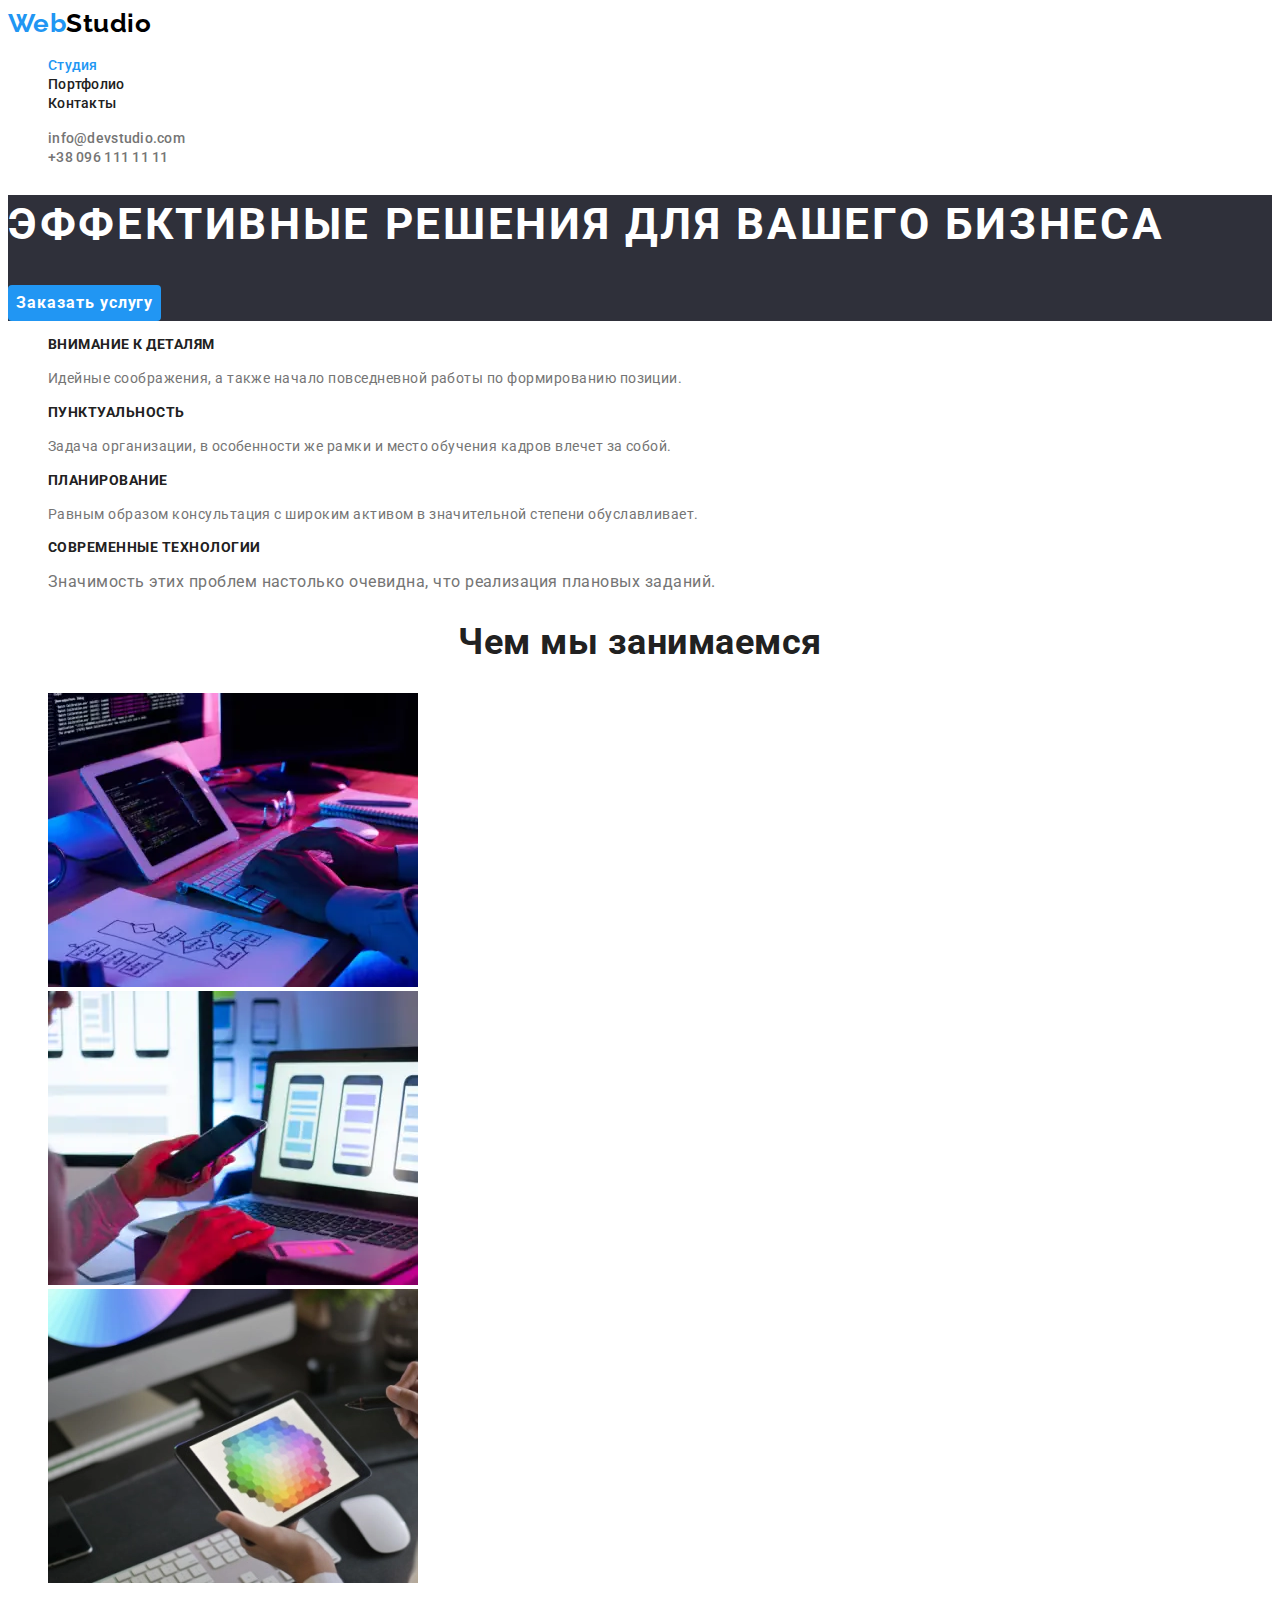
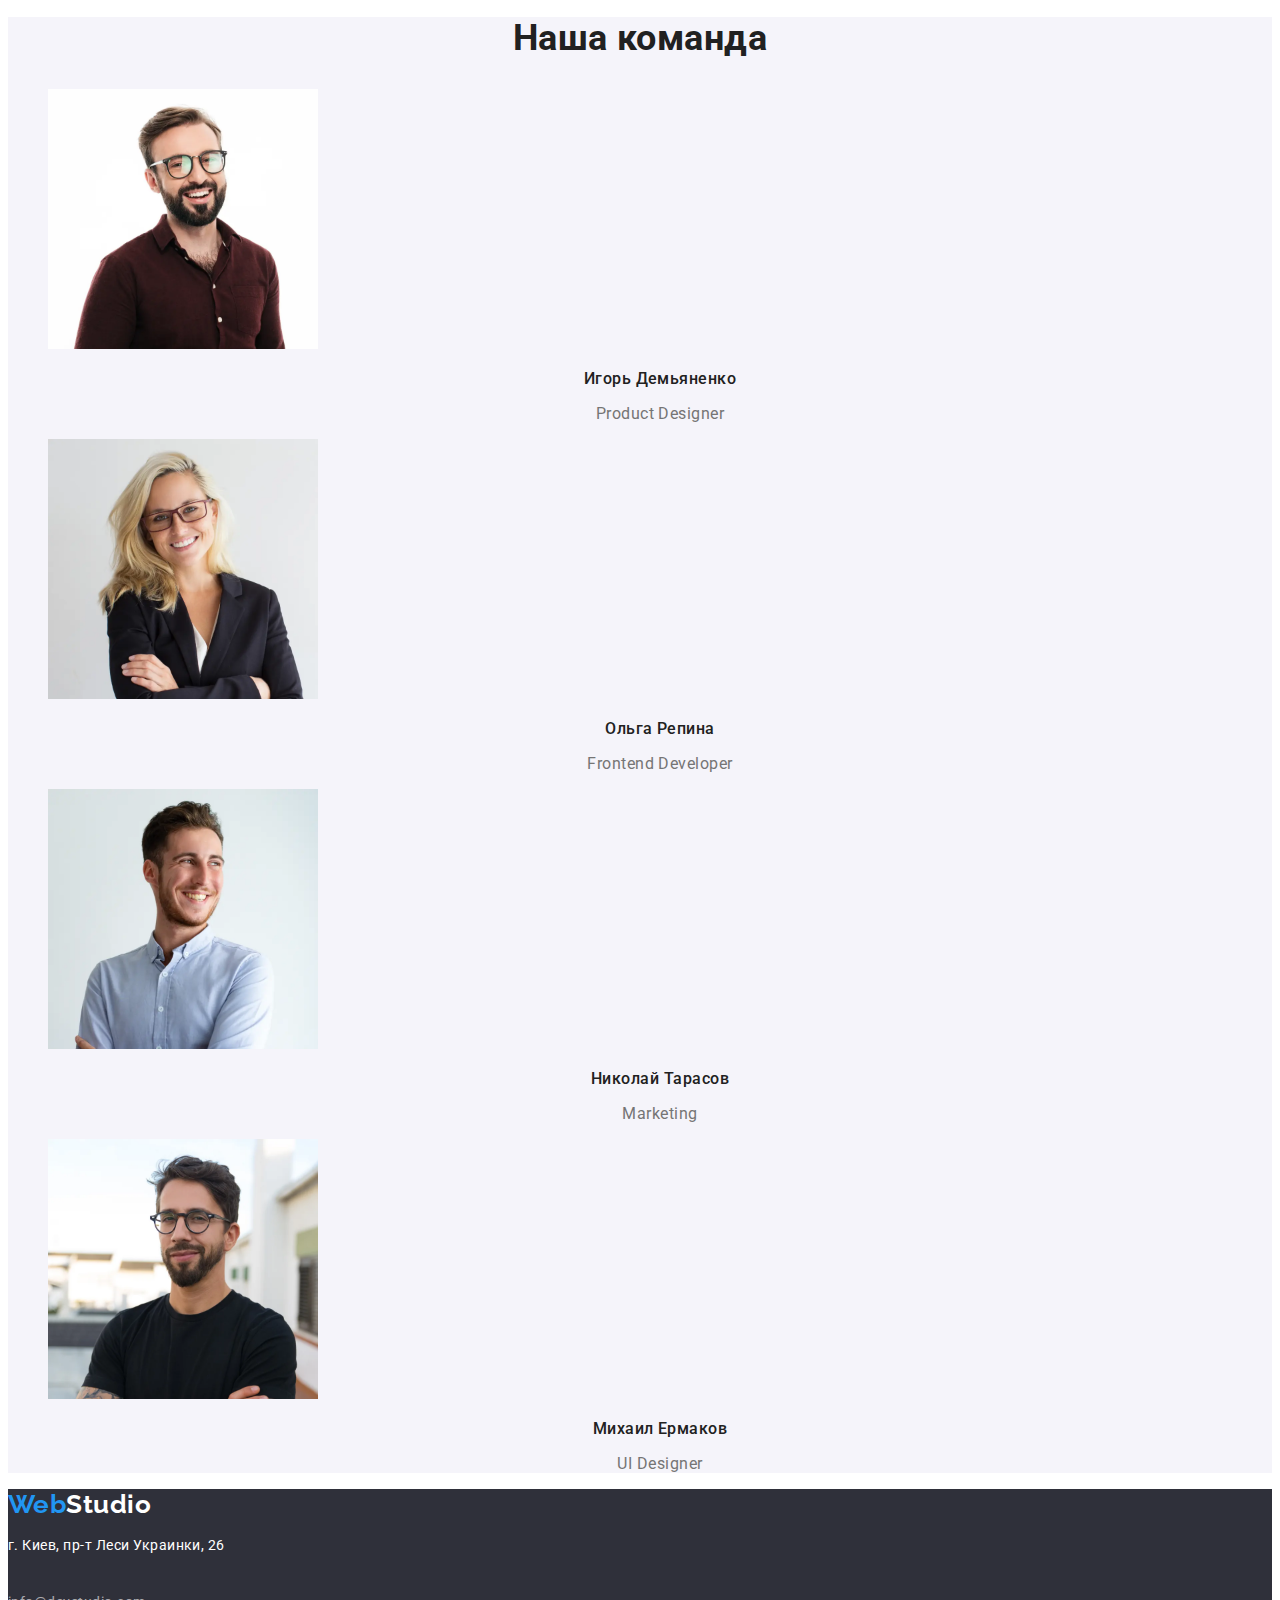
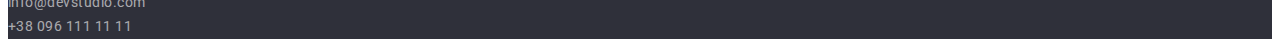
==== index.html @ 72f26833 "Add files via upload" ====
<!DOCTYPE html>
<html lang="ru">
  <head>
    <meta charset="UTF-8" />
    <meta http-equiv="X-UA-Compatible" content="IE=edge" />
    <meta name="viewport" content="width=device-width, initial-scale=1.0" />
    <title>Document</title>
    <link
      href="https://fonts.googleapis.com/css2?family=Raleway:wght@700&family=Roboto:wght@400;500;700;900&display=swap"
      rel="stylesheet"
    />
    <link rel="stylesheet" href="./css/styles.css" />
  </head>
  <body class="body">
    <!--Верхняя линия-->
    <header>
      <nav class="nav">
        <a class="logo" href=""><span class="accent">Web</span>Studio</a>
        <ul class="nav-list">
          <li class="nav-list-item">
            <a class="nav-link-active" href="./index.html">Студия</a>
          </li>
          <li class="nav-list-item">
            <a class="nav-link" href="./portfolio.html">Портфолио</a>
          </li>
          <li class="nav-list-item">
            <a class="nav-link" href="">Контакты</a>
          </li>
        </ul>
      </nav>
      <ul class="contact-list">
        <li class="item">
          <a href="" class="link email">info@devstudio.com</a>
        </li>
        <li class="item">
          <a href="" class="link phone">+38 096 111 11 11</a>
        </li>
      </ul>
    </header>
    <main>
      <!--Шапка-->
      <div class="hero">
        <section class="hero section">
          <h1 class="hero-title">Эффективные решения для вашего бизнеса</h1>
          <button type="button" class="button-primary">Заказать услугу</button>
        </section>
      </div>
      <!--Особенности-->
      <section class="section">
        <h2 hidden class="section-title">Особенности</h2>
        <ul class="feature-list">
          <li>
            <h3 class="title">Внимание к деталям</h3>
            <p class="text">
              Идейные соображения, а также начало повседневной работы по
              формированию позиции.
            </p>
          </li>
          <li>
            <h3 class="title">Пунктуальность</h3>
            <p class="text">
              Задача организации, в особенности же рамки и место обучения кадров
              влечет за собой.
            </p>
          </li>
          <li>
            <h3 class="title">Планирование</h3>
            <p class="text">
              Равным образом консультация с широким активом в значительной
              степени обуславливает.
            </p>
          </li>
          <li>
            <h3 class="title">Современные технологии</h3>
            <p>
              Значимость этих проблем настолько очевидна, что реализация
              плановых заданий.
            </p>
          </li>
        </ul>
      </section>
      <!--Чем мы занимаемся-->
      <section class="section">
        <h2 class="section-title">Чем мы занимаемся</h2>
        <ul>
          <li>
            <img
              src="./images/tabletandkeyboard.webp"
              alt="планшет и клавиатура"
              width="370"
              height="294"
            />
          </li>
          <li>
            <img
              src="./images/notebook.webp"
              alt="ноутбук"
              width="370"
              height="294"
            />
          </li>
          <li>
            <img
              src="./images/tablet.webp"
              alt="планшет"
              width="370"
              height="294"
            />
          </li>
        </ul>
      </section>
      <!--Наша команда-->
      <section class="section-team">
        <h2 class="section-title">Наша команда</h2>
        <ul class="team-list">
          <li class="card">
            <img
              class="card-image"
              src="./images/productdesigner.webp"
              alt="фото Продакт дизайнера"
              width="270"
              height="260"
            />
            <h3 class="title">Игорь Демьяненко</h3>
            <p class="card-description" lang="en">Product Designer</p>
          </li>
          <li class="card">
            <img
              class="card-image"
              src="./images/frontenddeveloper.webp"
              alt="фото фронт девелопер"
              width="270"
              height="260"
            />
            <h3 class="title">Ольга Репина</h3>
            <p class="card-description" lang="en">Frontend Developer</p>
          </li>
          <li class="card">
            <img
              class="card-image"
              src="./images/marketing.webp"
              alt="фото маркетинг менеджера"
              width="270"
              height="260"
            />
            <h3 class="title">Николай Тарасов</h3>
            <p class="card-description" lang="en">Marketing</p>
          </li>
          <li class="card">
            <img
              class="card-image"
              src="./images/uidesigner.webp"
              alt="фото юи дизайнера"
              width="270"
              height="260"
            />
            <h3 class="title">Михаил Ермаков</h3>
            <p class="card-description" lang="en">UI Designer</p>
          </li>
        </ul>
      </section>
    </main>
    <!--Подвал-->
    <footer class="footer">
      <a href="" class="logo"
        ><span class="accent">Web</span
        ><span class="logo footer">Studio</span></a
      >
      <p class="text">г. Киев, пр-т Леси Украинки, 26</p>
      <br />
      <a href="" class="link">info@devstudio.com</a><br />
      <a href="" class="link">+38 096 111 11 11</a><br />
    </footer>
  </body>
</html>
---- css/styles.css ----
/*голубой текст акцент, фон активный элемент  2196f3
  черный тескт Лого 000000
  навигации, фильтры цвет текста черный, заголовки картинок 212121
  контакты цвет серый, подписи картинок 757575
  белый цвет текста основной FFFFFF 100%
  белый цвет текста контакты FFFFFF 60%
  фон подвал, фон герой - 2F303A
  фон неактивные фильтры - F5F4FA
  Лого шрифт Raleway 700
  Roboto- 400, 500, 700, 900
  фон футтер, фон герой 2F303A
  фон наша команда F5F4FA
  фон белый FFFFFF
  фон белый E5E5E5
  убрать точки в списке гдобально
  ul {
  list-style: none;
}заголовки секций шрифт цвет - 212121
  */

:root {
  --title-text-color: #212121;
  --accent-color: #2196f3;
  --primary-white-color: #ffffff;
  --primary-text-color: #757575;
  --logo-text-color: #000000;
  --secondary-bg-color: #2f303a;
  --button-accent-color: #188ce8;
  --third-bg-color: #f5f4fa;
}

body {
  background-color: #ffffff;
  color: var(--primary-text-color);
  font-family: Roboto, monospace;
  letter-spacing: 0.03em;
}
/* List without dots design*/
ul {
  list-style: none;
}
a {
  text-decoration: none;
}
/*WebStudio Logo header*/
.logo {
  font-family: Raleway, sans-serif;
  color: var(--logo-text-color);
  font-weight: 700;
  font-size: 26px;
  line-height: 1.19;
}
.accent {
  font-family: Raleway, sans-serif;
  color: var(--accent-color);
  font-weight: 700;
  font-size: 26px;
  line-height: 1.19;
}

/*nav font color*/
.nav-link {
  color: var(--title-text-color);
  font-weight: 500;
  font-size: 14px;
  line-height: 1.14;
  letter-spacing: 0.02em;
}
.nav-link:hover,
.nav-link:focus {
  color: var(--accent-color);
}
.nav-link-active {
  color: var(--accent-color);
  font-weight: 500;
  font-size: 14px;
  line-height: 1.14;
  letter-spacing: 0.02em;
}
/*contact information font color*/
.contact-list .link {
  color: var(--primary-text-color);
  font-weight: 500;
  font-size: 14px;
  line-height: 1.14;
  letter-spacing: 0.02em;
}
.contact-list .link:hover,
.contact-list .link:focus {
  color: var(--accent-color);
  border-color: var(--accent-color);
}
/*h2 section font color*/
.section-title {
  color: var(--title-text-color);
  font-weight: 700;
  font-size: 36px;
  line-height: 1.17;
  text-align: center;
}

.hero {
  background: var(--secondary-bg-color);
}
/*Hero font color*/
.hero-title {
  color: var(--primary-white-color);
  font-size: 44px;
  line-height: 1.36;
  letter-spacing: 0.06em;
  text-transform: uppercase;
}
.button-primary {
  font-family: inherit;
  color: var(--primary-white-color);
  background: var(--accent-color);
  border-color: transparent;
  font-weight: 700;
  font-size: 16px;
  line-height: 1.88;
  letter-spacing: 0.06em;
  border-radius: 4px;
  cursor: pointer;
}
.button-primary:focus,
.button-primary:hover {
  background: var(--button-accent-color);
}
/*Особенности*/
.feature-list .title {
  color: var(--title-text-color);
  font-weight: 700;
  font-size: 14px;
  line-height: 1.14;
  text-transform: uppercase;
}
.feature-list .text {
  font-size: 14px;
  line-height: 1.71;
}
/*Наша команда*/
.section-team {
  background: var(--third-bg-color);
}
.team-list .title {
  color: var(--title-text-color);
  font-weight: 500;
  font-size: 16px;
  line-height: 1.19;
  text-align: center;
}
.team-list .card-description {
  font-size: 16px;
  line-height: 1.19;
  text-align: center;
}
/*Подвал*/
.footer {
  background-color: var(--secondary-bg-color);
}
.footer .text {
  color: var(--primary-white-color);
  font-weight: 400;
  font-size: 14px;
  line-height: 1.71;
}
/*WebStudio Logo footer*/
.footer .logo {
  font-family: Raleway, sans-serif;
  color: var(--primary-white-color);
  font-weight: 700;
  font-size: 26px;
  line-height: 1.19;
}
/*contacts footer*/
.footer .link {
  font-size: 14px;
  line-height: 1.71;
  color: rgba(255, 255, 255, 0.6);
}
.footer .link:hover,
.footer .link:focus {
  color: var(--primary-white-color);
}
/*Фильтры Портфолио Наши работы*/
.button-list .button {
  color: var(--title-text-color);
  background-color: var(--third-bg-color);
  font-family: inherit;
  font-weight: 500;
  font-size: 16px;
  line-height: 1.62;
  letter-spacing: 0.03em;
  border-radius: 4px;
  cursor: pointer;
}
.button-list .button:hover,
.button-list .button:focus {
  background: var(--button-accent-color);
  color: var(--primary-white-color);
  border-color: transparent;
}
.portfolio .title {
  color: var(--title-text-color);
  font-weight: 700;
  font-size: 18px;
  line-height: 2;
  letter-spacing: 0.06em;
}
.portfolio .card-description {
  color: var(--primary-text-color);
  font-weight: 400;
  font-size: 16px;
  line-height: 1.88;
}
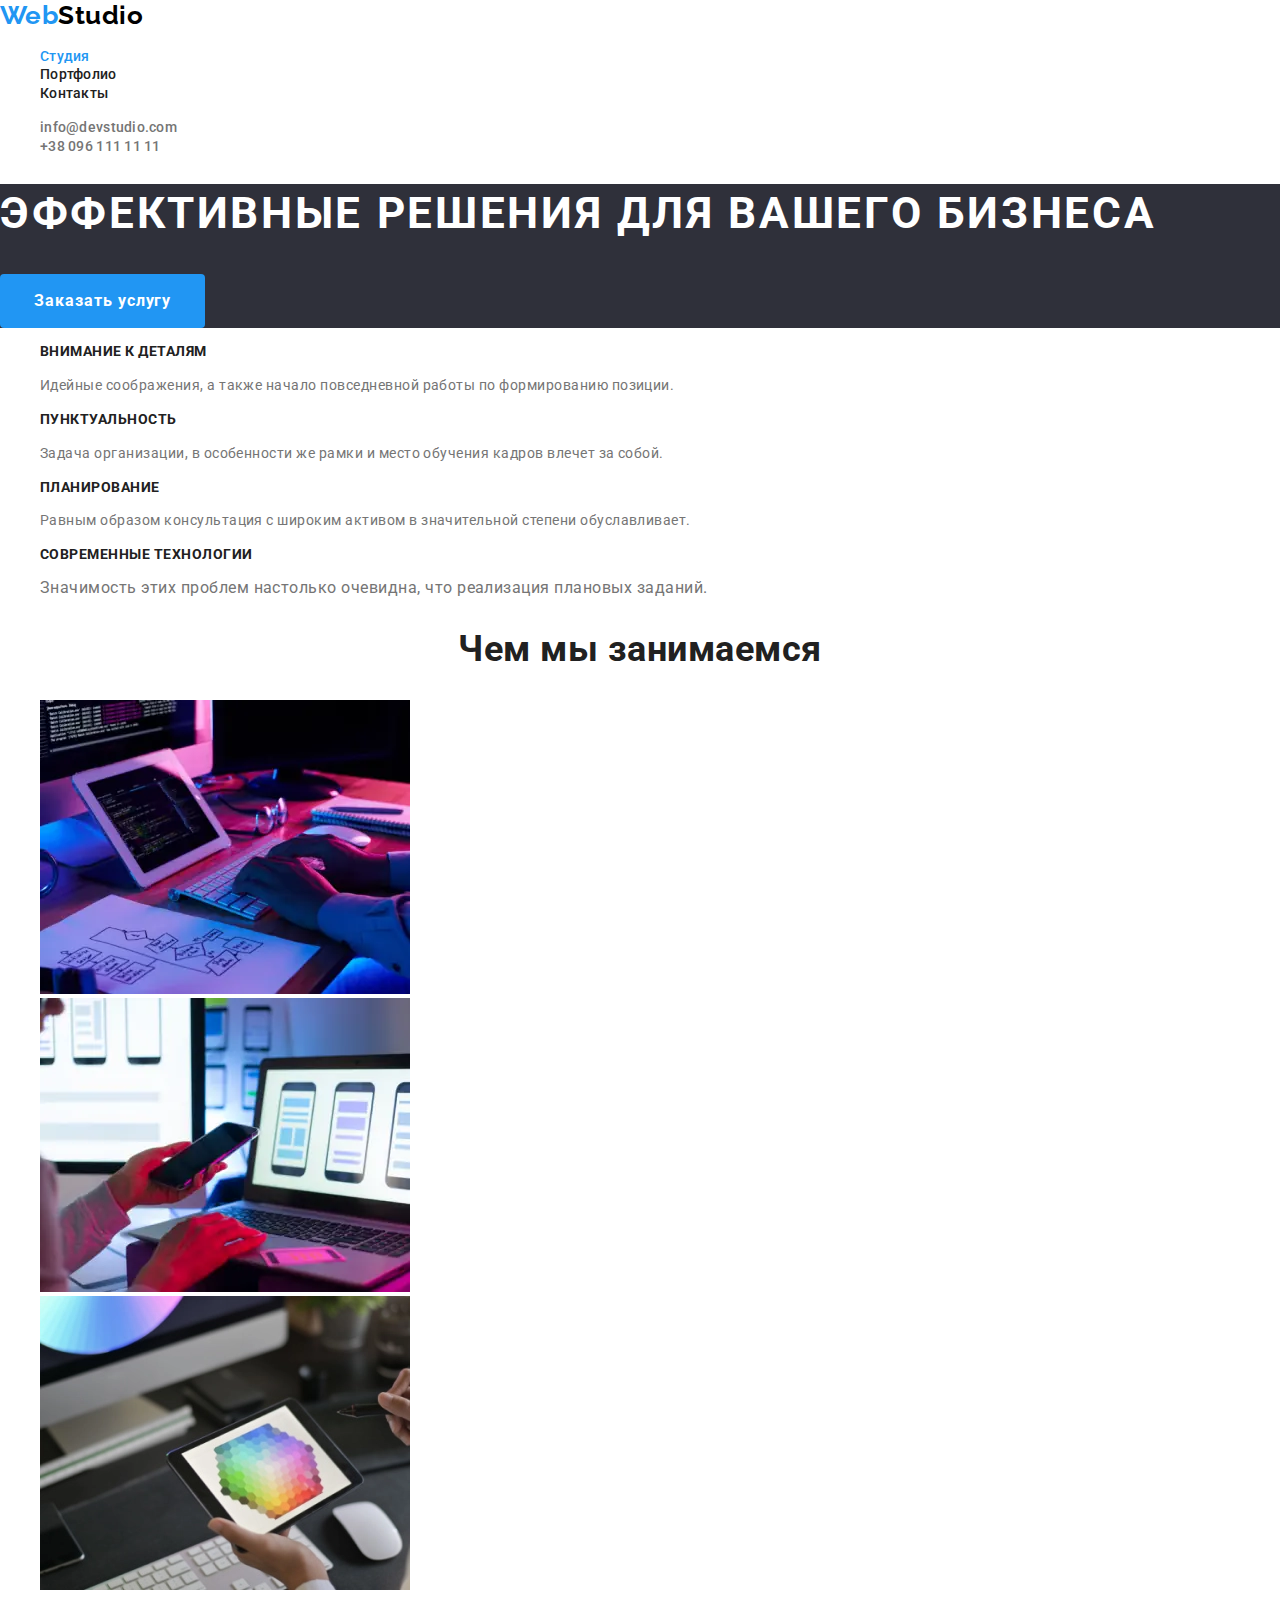
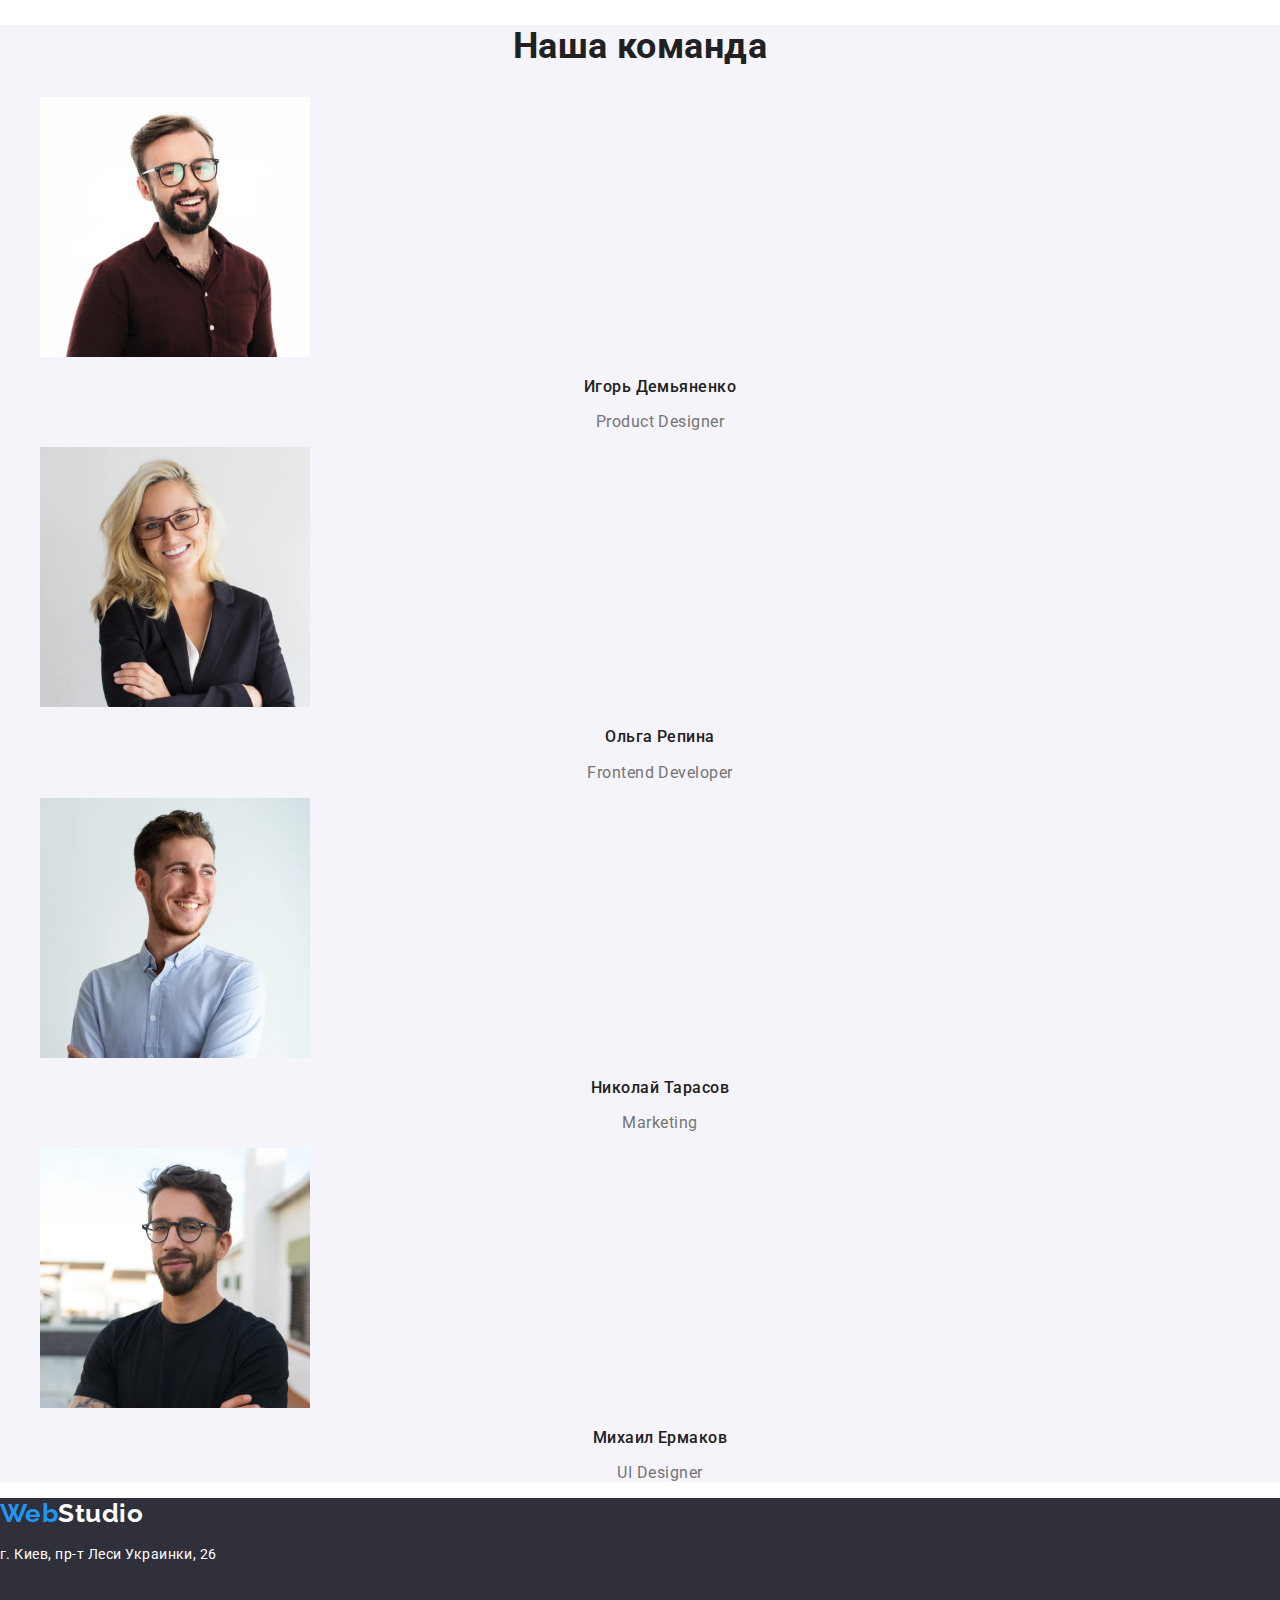
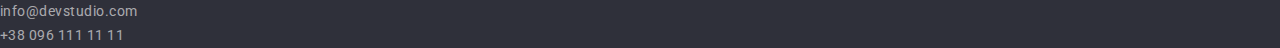
==== commit 280ce71d: "Падинг кнопка праймери" ====
--- a/index.html
+++ b/index.html
@@ -8,6 +8,10 @@
     <link
       href="https://fonts.googleapis.com/css2?family=Raleway:wght@700&family=Roboto:wght@400;500;700;900&display=swap"
       rel="stylesheet"
+    />
+    <link
+      rel="stylesheet"
+      href="https://cdnjs.cloudflare.com/ajax/libs/modern-normalize/1.1.0/modern-normalize.min.css"
     />
     <link rel="stylesheet" href="./css/styles.css" />
   </head>
--- a/css/styles.css
+++ b/css/styles.css
@@ -12,7 +12,7 @@
   фон наша команда F5F4FA
   фон белый FFFFFF
   фон белый E5E5E5
-  убрать точки в списке гдобально
+  убрать точки в списке глобально
   ul {
   list-style: none;
 }заголовки секций шрифт цвет - 212121
@@ -111,6 +111,7 @@
   text-transform: uppercase;
 }
 .button-primary {
+  padding: 10px 32px;
   font-family: inherit;
   color: var(--primary-white-color);
   background: var(--accent-color);
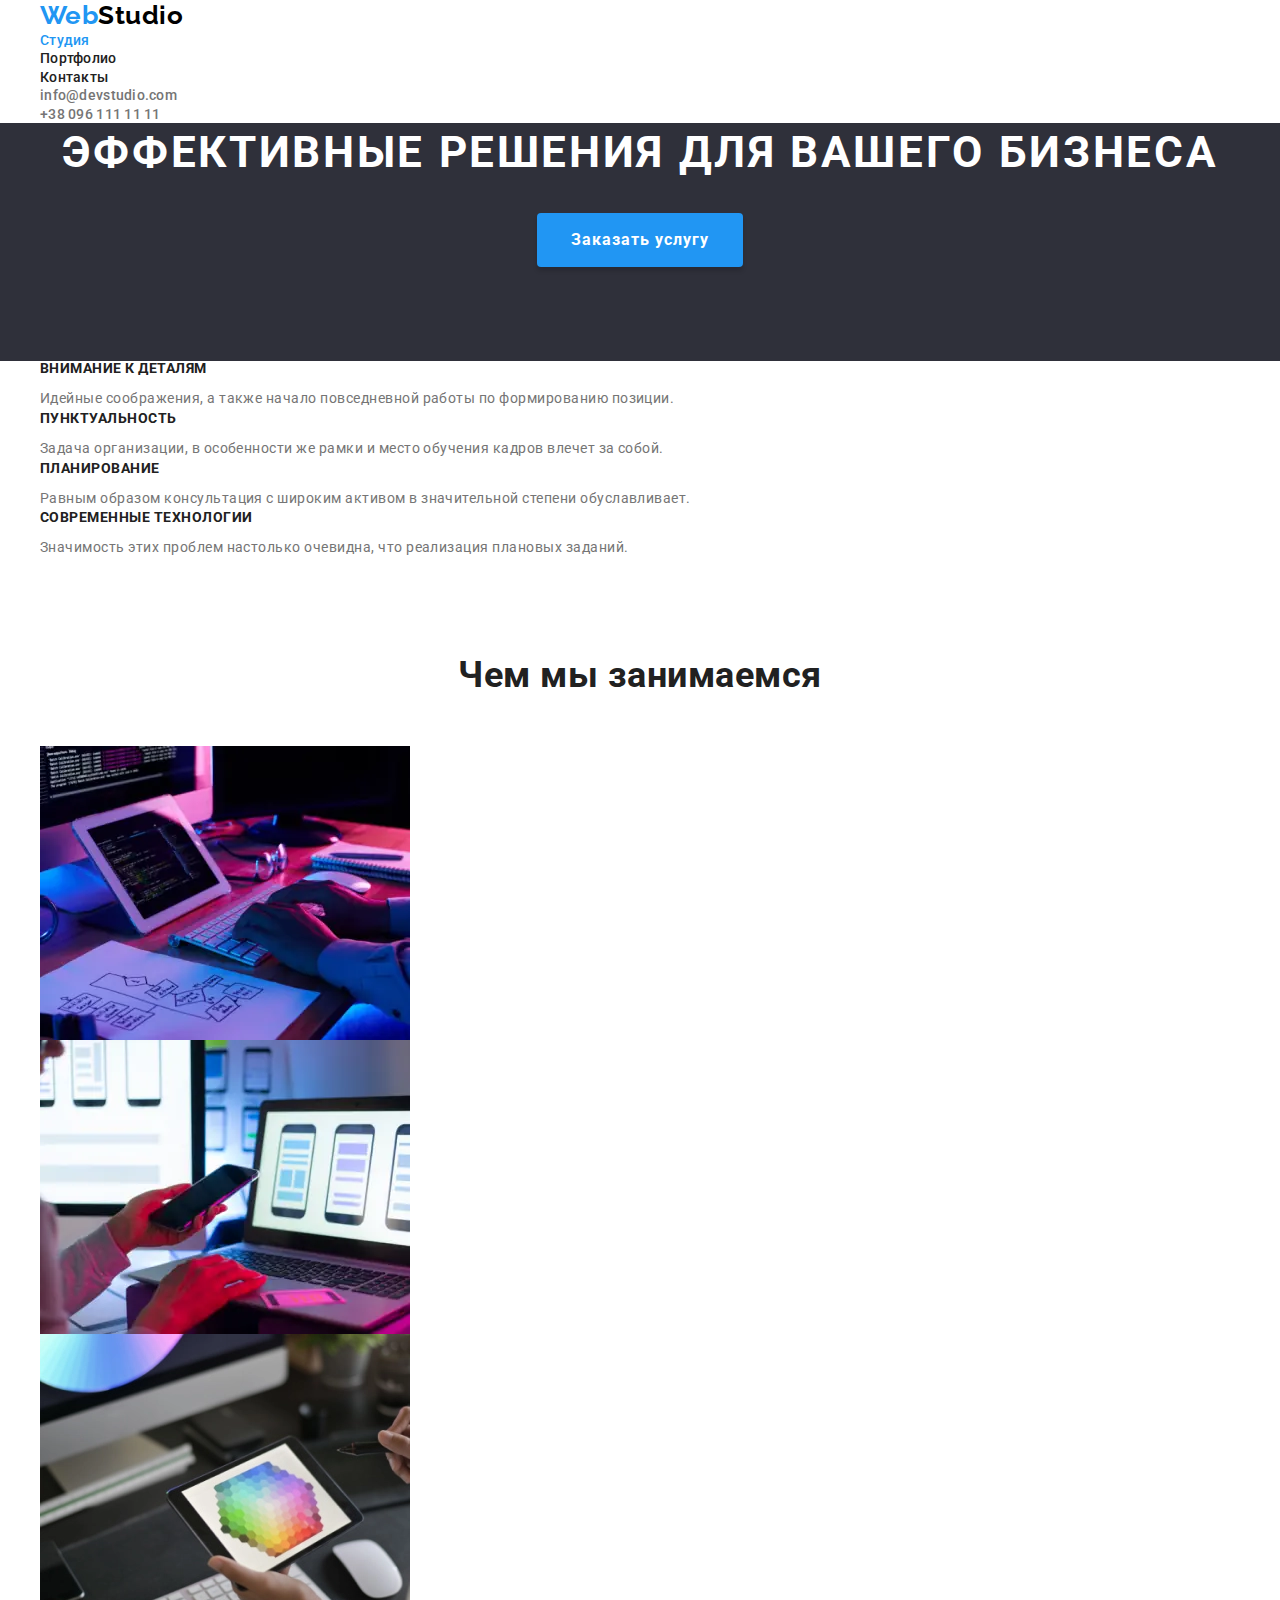
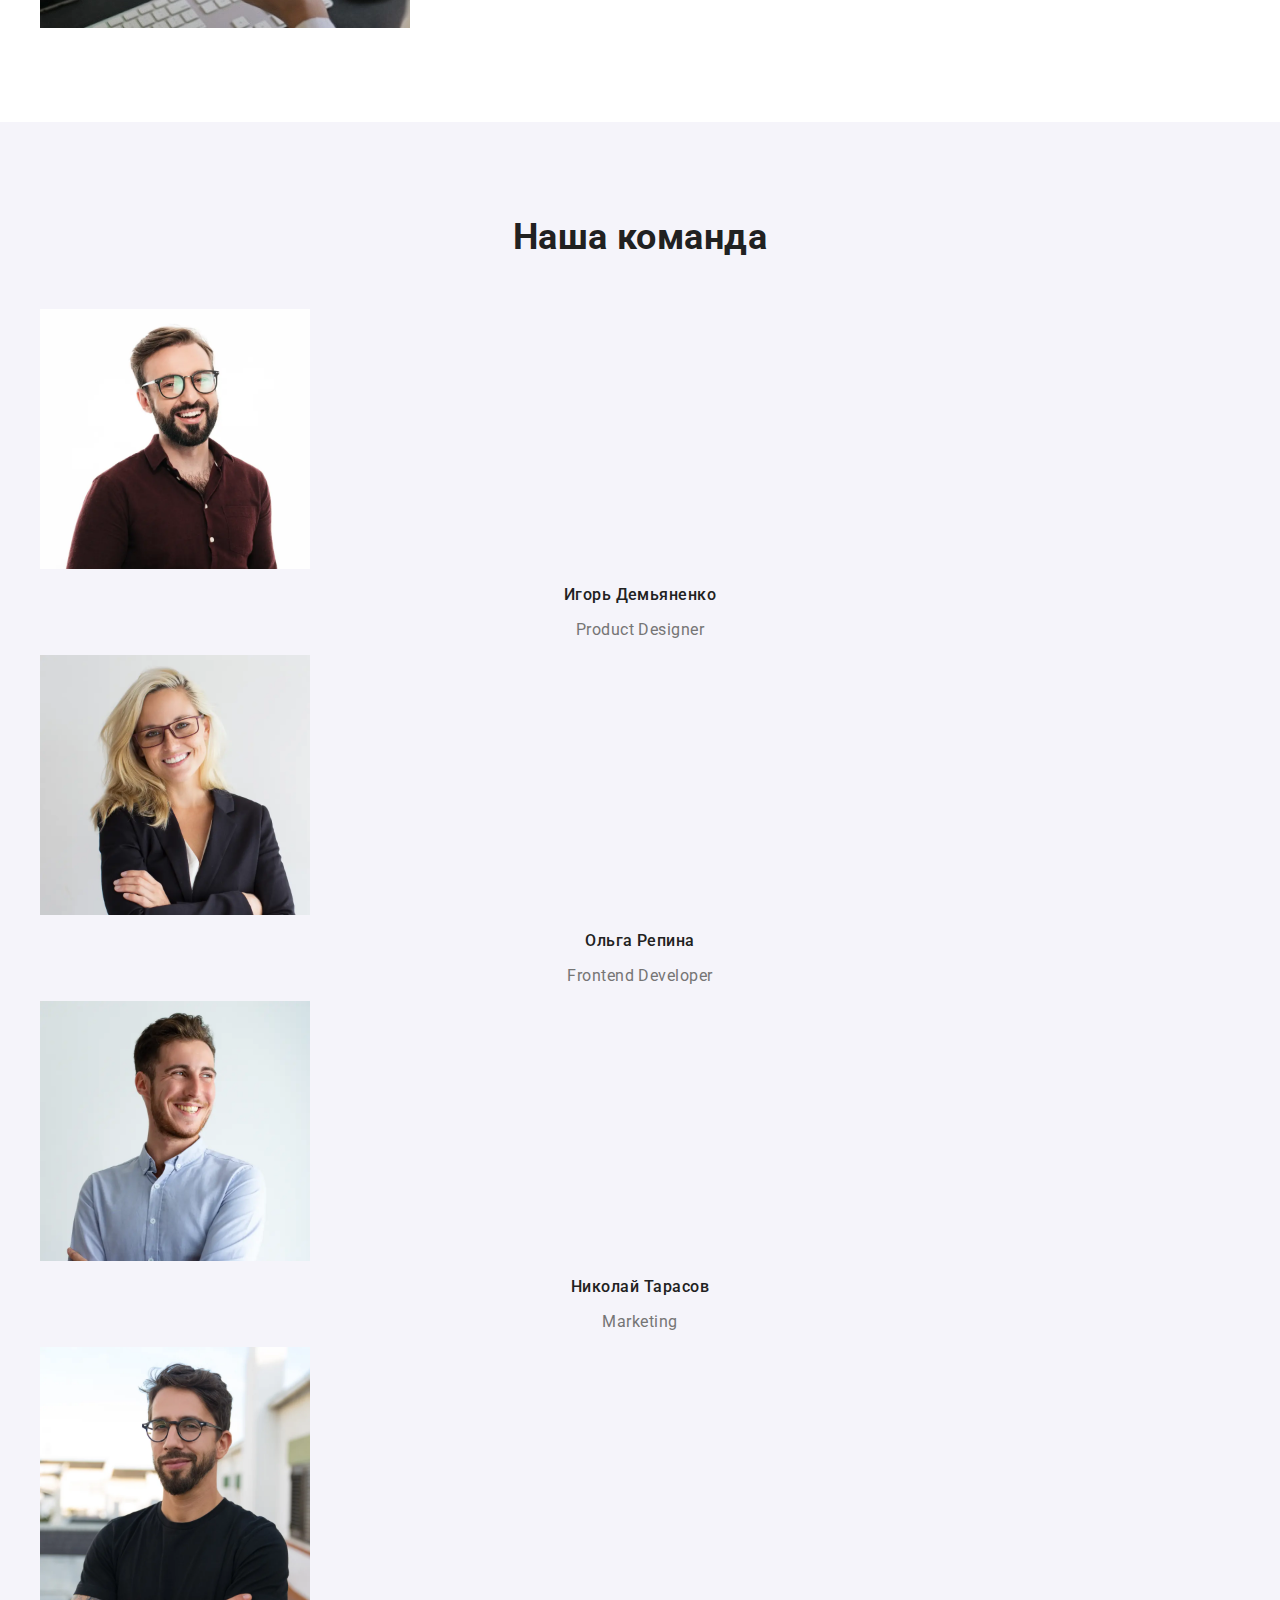
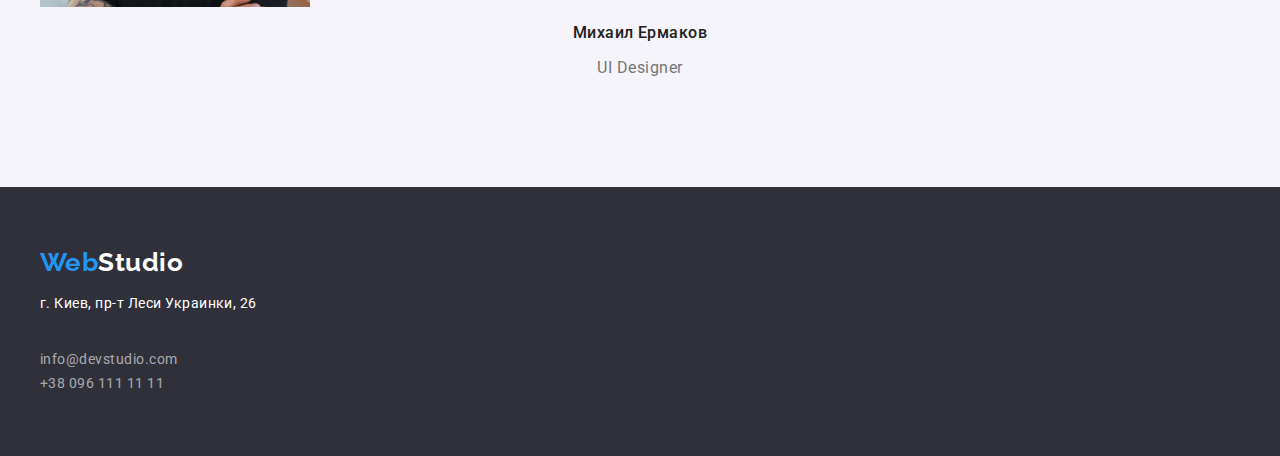
==== commit 036ce096: "Margin Padding для index" ====
--- a/index.html
+++ b/index.html
@@ -1,179 +1,195 @@
 <!DOCTYPE html>
 <html lang="ru">
-  <head>
-    <meta charset="UTF-8" />
-    <meta http-equiv="X-UA-Compatible" content="IE=edge" />
-    <meta name="viewport" content="width=device-width, initial-scale=1.0" />
-    <title>Document</title>
-    <link
-      href="https://fonts.googleapis.com/css2?family=Raleway:wght@700&family=Roboto:wght@400;500;700;900&display=swap"
-      rel="stylesheet"
-    />
-    <link
-      rel="stylesheet"
-      href="https://cdnjs.cloudflare.com/ajax/libs/modern-normalize/1.1.0/modern-normalize.min.css"
-    />
-    <link rel="stylesheet" href="./css/styles.css" />
-  </head>
+  <div class="container">
+    <head>
+      <meta charset="UTF-8" />
+      <meta http-equiv="X-UA-Compatible" content="IE=edge" />
+      <meta name="viewport" content="width=device-width, initial-scale=1.0" />
+      <title>Document</title>
+      <link
+        href="https://fonts.googleapis.com/css2?family=Raleway:wght@700&family=Roboto:wght@400;500;700;900&display=swap"
+        rel="stylesheet"
+      />
+      <link
+        rel="stylesheet"
+        href="https://cdnjs.cloudflare.com/ajax/libs/modern-normalize/1.1.0/modern-normalize.min.css"
+      />
+      <link rel="stylesheet" href="./css/styles.css" />
+    </head>
+  </div>
   <body class="body">
     <!--Верхняя линия-->
     <header>
-      <nav class="nav">
-        <a class="logo" href=""><span class="accent">Web</span>Studio</a>
-        <ul class="nav-list">
-          <li class="nav-list-item">
-            <a class="nav-link-active" href="./index.html">Студия</a>
+      <div class="container">
+        <nav class="nav">
+          <a class="logo" href=""><span class="accent">Web</span>Studio</a>
+          <ul class="nav-list">
+            <li class="nav-list-item">
+              <a class="nav-link-active" href="./index.html">Студия</a>
+            </li>
+            <li class="nav-list-item">
+              <a class="nav-link" href="./portfolio.html">Портфолио</a>
+            </li>
+            <li class="nav-list-item">
+              <a class="nav-link" href="">Контакты</a>
+            </li>
+          </ul>
+        </nav>
+        <ul class="contact-list">
+          <li class="item">
+            <a href="" class="link email">info@devstudio.com</a>
           </li>
-          <li class="nav-list-item">
-            <a class="nav-link" href="./portfolio.html">Портфолио</a>
-          </li>
-          <li class="nav-list-item">
-            <a class="nav-link" href="">Контакты</a>
+          <li class="item">
+            <a href="" class="link phone">+38 096 111 11 11</a>
           </li>
         </ul>
-      </nav>
-      <ul class="contact-list">
-        <li class="item">
-          <a href="" class="link email">info@devstudio.com</a>
-        </li>
-        <li class="item">
-          <a href="" class="link phone">+38 096 111 11 11</a>
-        </li>
-      </ul>
+      </div>
     </header>
     <main>
       <!--Шапка-->
       <div class="hero">
         <section class="hero section">
-          <h1 class="hero-title">Эффективные решения для вашего бизнеса</h1>
-          <button type="button" class="button-primary">Заказать услугу</button>
+          <div class="container">
+            <h1 class="hero-title">Эффективные решения для вашего бизнеса</h1>
+            <button type="button" class="button-primary">
+              Заказать услугу
+            </button>
+          </div>
         </section>
       </div>
       <!--Особенности-->
       <section class="section">
-        <h2 hidden class="section-title">Особенности</h2>
-        <ul class="feature-list">
-          <li>
-            <h3 class="title">Внимание к деталям</h3>
-            <p class="text">
-              Идейные соображения, а также начало повседневной работы по
-              формированию позиции.
-            </p>
-          </li>
-          <li>
-            <h3 class="title">Пунктуальность</h3>
-            <p class="text">
-              Задача организации, в особенности же рамки и место обучения кадров
-              влечет за собой.
-            </p>
-          </li>
-          <li>
-            <h3 class="title">Планирование</h3>
-            <p class="text">
-              Равным образом консультация с широким активом в значительной
-              степени обуславливает.
-            </p>
-          </li>
-          <li>
-            <h3 class="title">Современные технологии</h3>
-            <p>
-              Значимость этих проблем настолько очевидна, что реализация
-              плановых заданий.
-            </p>
-          </li>
-        </ul>
+        <div class="container">
+          <h2 hidden class="visually-hidden">Особенности</h2>
+          <ul class="feature-list">
+            <li>
+              <h3 class="title">Внимание к деталям</h3>
+              <p class="text">
+                Идейные соображения, а также начало повседневной работы по
+                формированию позиции.
+              </p>
+            </li>
+            <li>
+              <h3 class="title">Пунктуальность</h3>
+              <p class="text">
+                Задача организации, в особенности же рамки и место обучения
+                кадров влечет за собой.
+              </p>
+            </li>
+            <li>
+              <h3 class="title">Планирование</h3>
+              <p class="text">
+                Равным образом консультация с широким активом в значительной
+                степени обуславливает.
+              </p>
+            </li>
+            <li>
+              <h3 class="title">Современные технологии</h3>
+              <p class="text">
+                Значимость этих проблем настолько очевидна, что реализация
+                плановых заданий.
+              </p>
+            </li>
+          </ul>
+        </div>
       </section>
       <!--Чем мы занимаемся-->
       <section class="section">
-        <h2 class="section-title">Чем мы занимаемся</h2>
-        <ul>
-          <li>
-            <img
-              src="./images/tabletandkeyboard.webp"
-              alt="планшет и клавиатура"
-              width="370"
-              height="294"
-            />
-          </li>
-          <li>
-            <img
-              src="./images/notebook.webp"
-              alt="ноутбук"
-              width="370"
-              height="294"
-            />
-          </li>
-          <li>
-            <img
-              src="./images/tablet.webp"
-              alt="планшет"
-              width="370"
-              height="294"
-            />
-          </li>
-        </ul>
+        <div class="container">
+          <h2 class="section-title">Чем мы занимаемся</h2>
+          <ul>
+            <li>
+              <img
+                src="./images/tabletandkeyboard.webp"
+                alt="планшет и клавиатура"
+                width="370"
+                height="294"
+              />
+            </li>
+            <li>
+              <img
+                src="./images/notebook.webp"
+                alt="ноутбук"
+                width="370"
+                height="294"
+              />
+            </li>
+            <li>
+              <img
+                src="./images/tablet.webp"
+                alt="планшет"
+                width="370"
+                height="294"
+              />
+            </li>
+          </ul>
+        </div>
       </section>
       <!--Наша команда-->
       <section class="section-team">
-        <h2 class="section-title">Наша команда</h2>
-        <ul class="team-list">
-          <li class="card">
-            <img
-              class="card-image"
-              src="./images/productdesigner.webp"
-              alt="фото Продакт дизайнера"
-              width="270"
-              height="260"
-            />
-            <h3 class="title">Игорь Демьяненко</h3>
-            <p class="card-description" lang="en">Product Designer</p>
-          </li>
-          <li class="card">
-            <img
-              class="card-image"
-              src="./images/frontenddeveloper.webp"
-              alt="фото фронт девелопер"
-              width="270"
-              height="260"
-            />
-            <h3 class="title">Ольга Репина</h3>
-            <p class="card-description" lang="en">Frontend Developer</p>
-          </li>
-          <li class="card">
-            <img
-              class="card-image"
-              src="./images/marketing.webp"
-              alt="фото маркетинг менеджера"
-              width="270"
-              height="260"
-            />
-            <h3 class="title">Николай Тарасов</h3>
-            <p class="card-description" lang="en">Marketing</p>
-          </li>
-          <li class="card">
-            <img
-              class="card-image"
-              src="./images/uidesigner.webp"
-              alt="фото юи дизайнера"
-              width="270"
-              height="260"
-            />
-            <h3 class="title">Михаил Ермаков</h3>
-            <p class="card-description" lang="en">UI Designer</p>
-          </li>
-        </ul>
+        <div class="container">
+          <h2 class="section-title">Наша команда</h2>
+          <ul class="team-list">
+            <li class="card">
+              <img
+                class="card-image"
+                src="./images/productdesigner.webp"
+                alt="фото Продакт дизайнера"
+                width="270"
+                height="260"
+              />
+              <h3 class="title">Игорь Демьяненко</h3>
+              <p class="card-description" lang="en">Product Designer</p>
+            </li>
+            <li class="card">
+              <img
+                class="card-image"
+                src="./images/frontenddeveloper.webp"
+                alt="фото фронт девелопер"
+                width="270"
+                height="260"
+              />
+              <h3 class="title">Ольга Репина</h3>
+              <p class="card-description" lang="en">Frontend Developer</p>
+            </li>
+            <li class="card">
+              <img
+                class="card-image"
+                src="./images/marketing.webp"
+                alt="фото маркетинг менеджера"
+                width="270"
+                height="260"
+              />
+              <h3 class="title">Николай Тарасов</h3>
+              <p class="card-description" lang="en">Marketing</p>
+            </li>
+            <li class="card">
+              <img
+                class="card-image"
+                src="./images/uidesigner.webp"
+                alt="фото юи дизайнера"
+                width="270"
+                height="260"
+              />
+              <h3 class="title">Михаил Ермаков</h3>
+              <p class="card-description" lang="en">UI Designer</p>
+            </li>
+          </ul>
+        </div>
       </section>
     </main>
     <!--Подвал-->
     <footer class="footer">
-      <a href="" class="logo"
-        ><span class="accent">Web</span
-        ><span class="logo footer">Studio</span></a
-      >
-      <p class="text">г. Киев, пр-т Леси Украинки, 26</p>
-      <br />
-      <a href="" class="link">info@devstudio.com</a><br />
-      <a href="" class="link">+38 096 111 11 11</a><br />
+      <div class="container">
+        <a href="" class="logo"
+          ><span class="accent">Web</span
+          ><span class="logo footer">Studio</span></a
+        >
+        <p class="text">г. Киев, пр-т Леси Украинки, 26</p>
+        <br />
+        <a href="" class="link">info@devstudio.com</a><br />
+        <a href="" class="link">+38 096 111 11 11</a><br />
+      </div>
     </footer>
   </body>
 </html>
--- a/css/styles.css
+++ b/css/styles.css
@@ -35,15 +35,35 @@
   font-family: Roboto, monospace;
   letter-spacing: 0.03em;
 }
+/* Container index*/
+.container {
+  width: 1230px;
+  padding-right: 15px;
+  padding-left: 15px;
+  margin: 0 auto;
+}
+/* Section padding*/
+.section {
+  padding-bottom: 94px;
+  margin: 0px;
+}
 /* List without dots design*/
 ul {
   list-style: none;
+  margin: 0;
+  padding: 0;
 }
 a {
   text-decoration: none;
 }
+img {
+  display: block;
+}
 /*WebStudio Logo header*/
 .logo {
+  width: 145px;
+  padding-top: 24px;
+  padding-bottom: 25px;
   font-family: Raleway, sans-serif;
   color: var(--logo-text-color);
   font-weight: 700;
@@ -60,6 +80,8 @@
 
 /*nav font color*/
 .nav-link {
+  display: block
+  padding: 32px 0px;
   color: var(--title-text-color);
   font-weight: 500;
   font-size: 14px;
@@ -71,6 +93,7 @@
   color: var(--accent-color);
 }
 .nav-link-active {
+  padding: 32px 0px;
   color: var(--accent-color);
   font-weight: 500;
   font-size: 14px;
@@ -92,6 +115,8 @@
 }
 /*h2 section font color*/
 .section-title {
+  margin-top: 0px;
+  margin-bottom: 50px;
   color: var(--title-text-color);
   font-weight: 700;
   font-size: 36px;
@@ -101,9 +126,12 @@
 
 .hero {
   background: var(--secondary-bg-color);
+  text-align: center;
 }
 /*Hero font color*/
 .hero-title {
+  margin-top: 0;
+  margin-bottom: 30px;
   color: var(--primary-white-color);
   font-size: 44px;
   line-height: 1.36;
@@ -111,7 +139,9 @@
   text-transform: uppercase;
 }
 .button-primary {
+  display: inline-block;
   padding: 10px 32px;
+  box-shadow: 0px 4px 4px rgba(0, 0, 0, 0.15);
   font-family: inherit;
   color: var(--primary-white-color);
   background: var(--accent-color);
@@ -128,7 +158,22 @@
   background: var(--button-accent-color);
 }
 /*Особенности*/
+.visually-hidden {
+  position: absolute;
+  width: 1px;
+  height: 1px;
+  margin: -1px;
+  border: 0;
+  padding: 0;
+
+  white-space: nowrap;
+  clip-path: inset(100%);
+  clip: rect(0 0 0 0);
+  overflow: hidden;
+}
 .feature-list .title {
+  margin-top: 0px;
+  margin-bottom: 10px;
   color: var(--title-text-color);
   font-weight: 700;
   font-size: 14px;
@@ -136,11 +181,15 @@
   text-transform: uppercase;
 }
 .feature-list .text {
+  margin-top: 0px;
+  margin-bottom: 0px;
   font-size: 14px;
   line-height: 1.71;
 }
 /*Наша команда*/
 .section-team {
+  padding-top: 94px;
+  padding-bottom: 94px;
   background: var(--third-bg-color);
 }
 .team-list .title {
@@ -157,6 +206,8 @@
 }
 /*Подвал*/
 .footer {
+  padding-top: 60px;
+  padding-bottom: 60px;
   background-color: var(--secondary-bg-color);
 }
 .footer .text {
@@ -167,6 +218,9 @@
 }
 /*WebStudio Logo footer*/
 .footer .logo {
+  padding-top: 0px;
+  padding-bottom: 20px;
+  margin: 0px;
   font-family: Raleway, sans-serif;
   color: var(--primary-white-color);
   font-weight: 700;
@@ -185,6 +239,11 @@
 }
 /*Фильтры Портфолио Наши работы*/
 .button-list .button {
+  box-shadow: 0px 3px 1px rgba(0, 0, 0, 0.1), 0px 1px 2px rgba(0, 0, 0, 0.08),
+    0px 2px 2px rgba(0, 0, 0, 0.12);
+  border-color: transparent;
+  padding: 6px 22px;
+  font-weight: 700;
   color: var(--title-text-color);
   background-color: var(--third-bg-color);
   font-family: inherit;
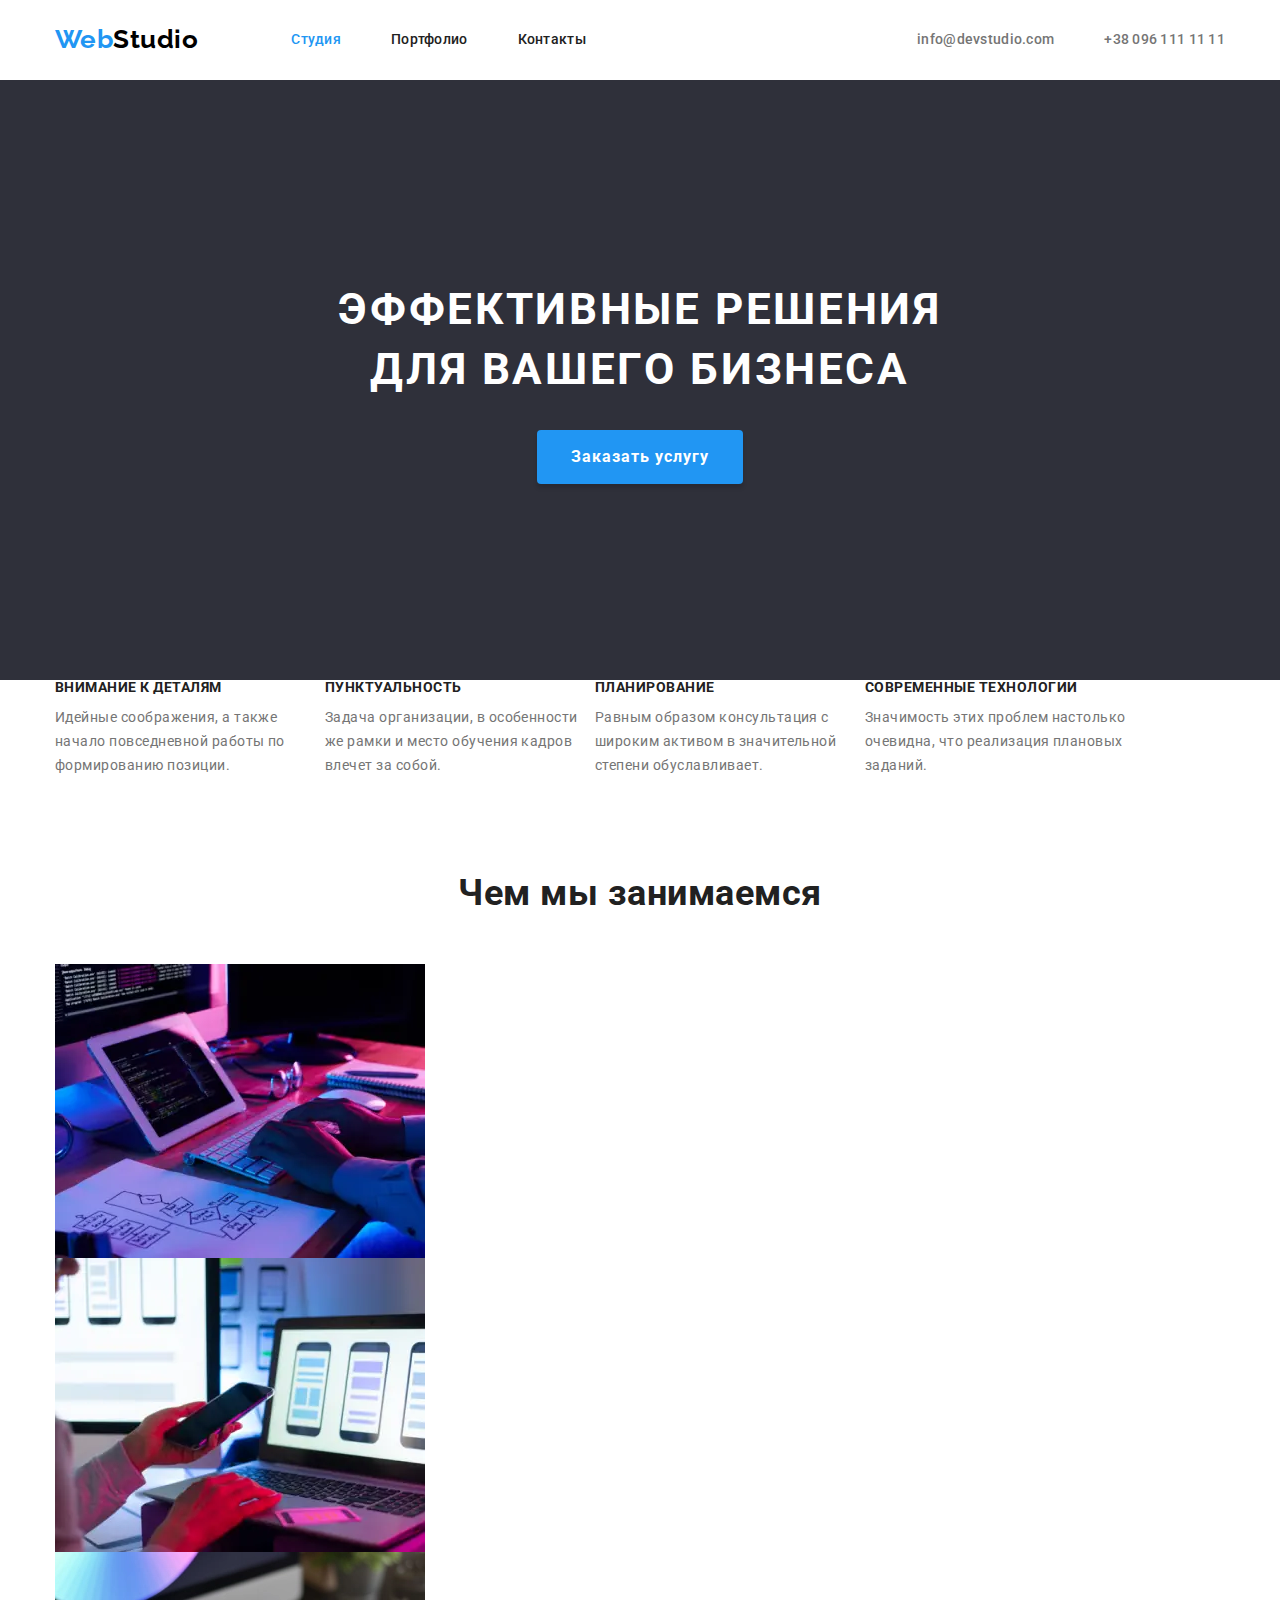
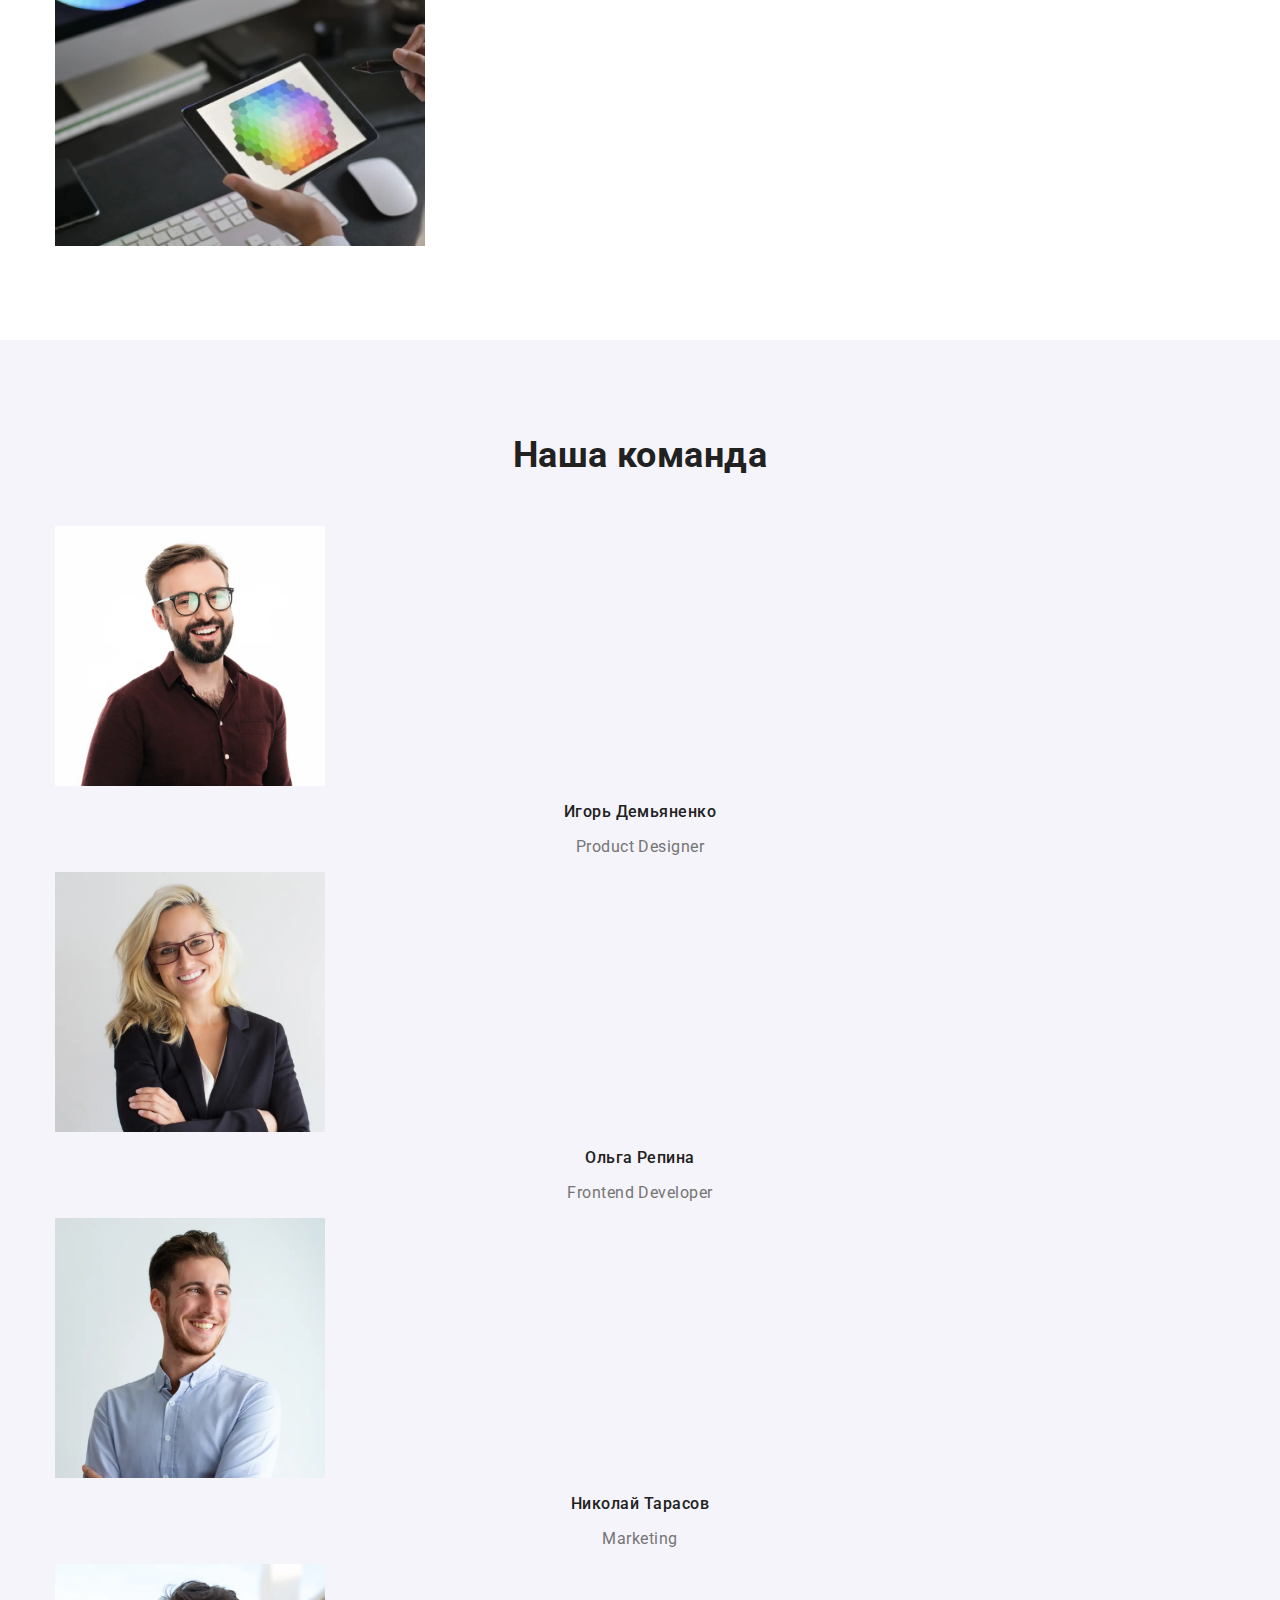
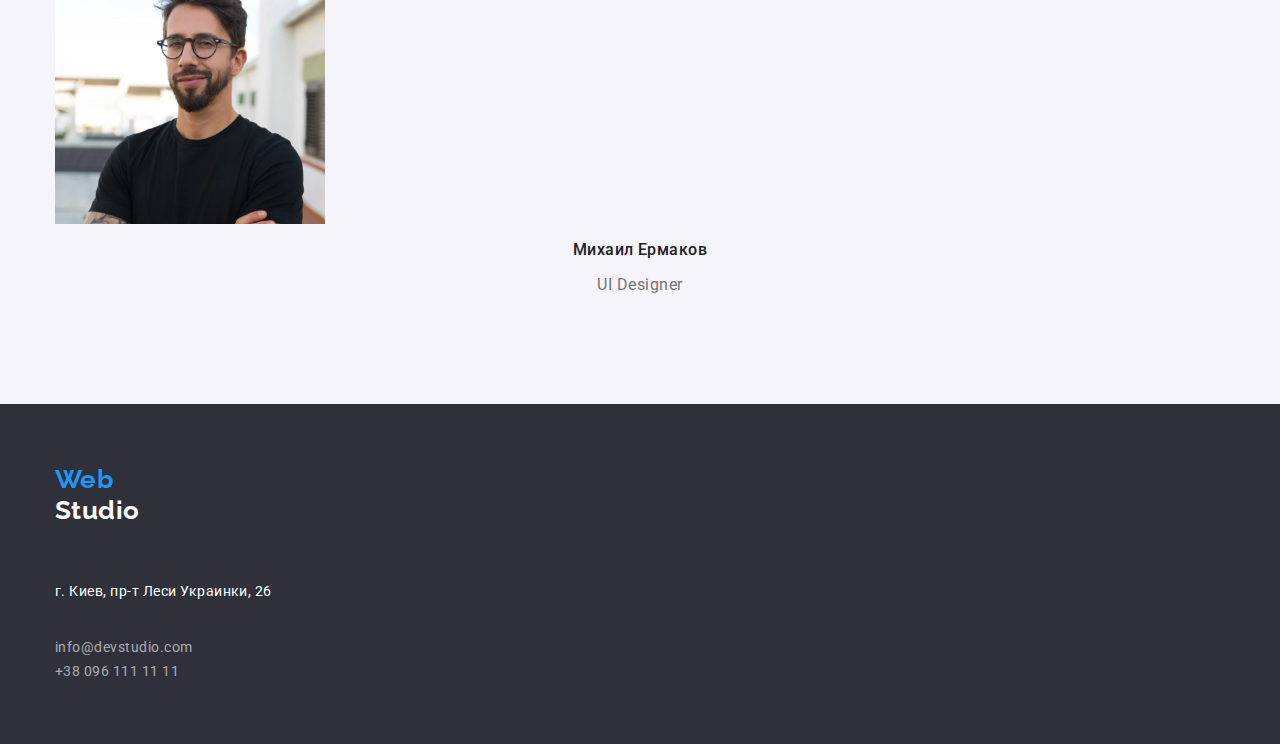
==== commit c1fab48f: "Флекс боксы индекс ч1" ====
--- a/index.html
+++ b/index.html
@@ -20,7 +20,7 @@
   <body class="body">
     <!--Верхняя линия-->
     <header>
-      <div class="container">
+      <div class="container main-nav">
         <nav class="nav">
           <a class="logo" href=""><span class="accent">Web</span>Studio</a>
           <ul class="nav-list">
@@ -37,10 +37,10 @@
         </nav>
         <ul class="contact-list">
           <li class="item">
-            <a href="" class="link email">info@devstudio.com</a>
+            <a href="" class="link">info@devstudio.com</a>
           </li>
           <li class="item">
-            <a href="" class="link phone">+38 096 111 11 11</a>
+            <a href="" class="link">+38 096 111 11 11</a>
           </li>
         </ul>
       </div>
@@ -49,8 +49,11 @@
       <!--Шапка-->
       <div class="hero">
         <section class="hero section">
-          <div class="container">
-            <h1 class="hero-title">Эффективные решения для вашего бизнеса</h1>
+          <div class="container hero">
+            <h1 class="hero-title">
+              Эффективные решения <br />
+              для вашего бизнеса
+            </h1>
             <button type="button" class="button-primary">
               Заказать услугу
             </button>
@@ -62,28 +65,28 @@
         <div class="container">
           <h2 hidden class="visually-hidden">Особенности</h2>
           <ul class="feature-list">
-            <li>
+            <li class="item">
               <h3 class="title">Внимание к деталям</h3>
               <p class="text">
                 Идейные соображения, а также начало повседневной работы по
                 формированию позиции.
               </p>
             </li>
-            <li>
+            <li class="item">
               <h3 class="title">Пунктуальность</h3>
               <p class="text">
                 Задача организации, в особенности же рамки и место обучения
                 кадров влечет за собой.
               </p>
             </li>
-            <li>
+            <li class="item">
               <h3 class="title">Планирование</h3>
               <p class="text">
                 Равным образом консультация с широким активом в значительной
                 степени обуславливает.
               </p>
             </li>
-            <li>
+            <li class="item">
               <h3 class="title">Современные технологии</h3>
               <p class="text">
                 Значимость этих проблем настолько очевидна, что реализация
--- a/css/styles.css
+++ b/css/styles.css
@@ -27,6 +27,7 @@
   --secondary-bg-color: #2f303a;
   --button-accent-color: #188ce8;
   --third-bg-color: #f5f4fa;
+  --botom-header-br-color: #ececec;
 }
 
 body {
@@ -37,7 +38,7 @@
 }
 /* Container index*/
 .container {
-  width: 1230px;
+  width: 1200px;
   padding-right: 15px;
   padding-left: 15px;
   margin: 0 auto;
@@ -61,9 +62,11 @@
 }
 /*WebStudio Logo header*/
 .logo {
-  width: 145px;
+  display: block;
   padding-top: 24px;
   padding-bottom: 25px;
+  margin-right: 93px;
+
   font-family: Raleway, sans-serif;
   color: var(--logo-text-color);
   font-weight: 700;
@@ -77,11 +80,25 @@
   font-size: 26px;
   line-height: 1.19;
 }
-
-/*nav font color*/
+/*nav*/
+.main-nav {
+  display: flex;
+  align-items: center;
+}
+.nav {
+  display: flex;
+}
+.nav-list {
+  display: flex;
+}
+.nav-list-item:not(:last-child) {
+  margin-right: 50px;
+}
 .nav-link {
-  display: block
-  padding: 32px 0px;
+  display: block;
+  padding-top: 32px;
+  padding-bottom: 32px;
+
   color: var(--title-text-color);
   font-weight: 500;
   font-size: 14px;
@@ -93,7 +110,10 @@
   color: var(--accent-color);
 }
 .nav-link-active {
-  padding: 32px 0px;
+  display: block;
+  padding-top: 32px;
+  padding-bottom: 32px;
+
   color: var(--accent-color);
   font-weight: 500;
   font-size: 14px;
@@ -101,7 +121,15 @@
   letter-spacing: 0.02em;
 }
 /*contact information font color*/
+.contact-list {
+  display: flex;
+  margin-left: auto;
+}
+.contact-list .item + .item {
+  margin-left: 50px;
+}
 .contact-list .link {
+  display: block;
   color: var(--primary-text-color);
   font-weight: 500;
   font-size: 14px;
@@ -128,9 +156,14 @@
   background: var(--secondary-bg-color);
   text-align: center;
 }
-/*Hero font color*/
+/*Hero*/
+.hero section {
+  height: 600px;
+  padding-top: 200px;
+  padding-bottom: 200px;
+}
 .hero-title {
-  margin-top: 0;
+  margin-top: 0px;
   margin-bottom: 30px;
   color: var(--primary-white-color);
   font-size: 44px;
@@ -171,6 +204,13 @@
   clip: rect(0 0 0 0);
   overflow: hidden;
 }
+.feature-list {
+  display: flex;
+  flex-wrap: wrap;
+}
+.feature-list .item {
+  width: 270px;
+}
 .feature-list .title {
   margin-top: 0px;
   margin-bottom: 10px;
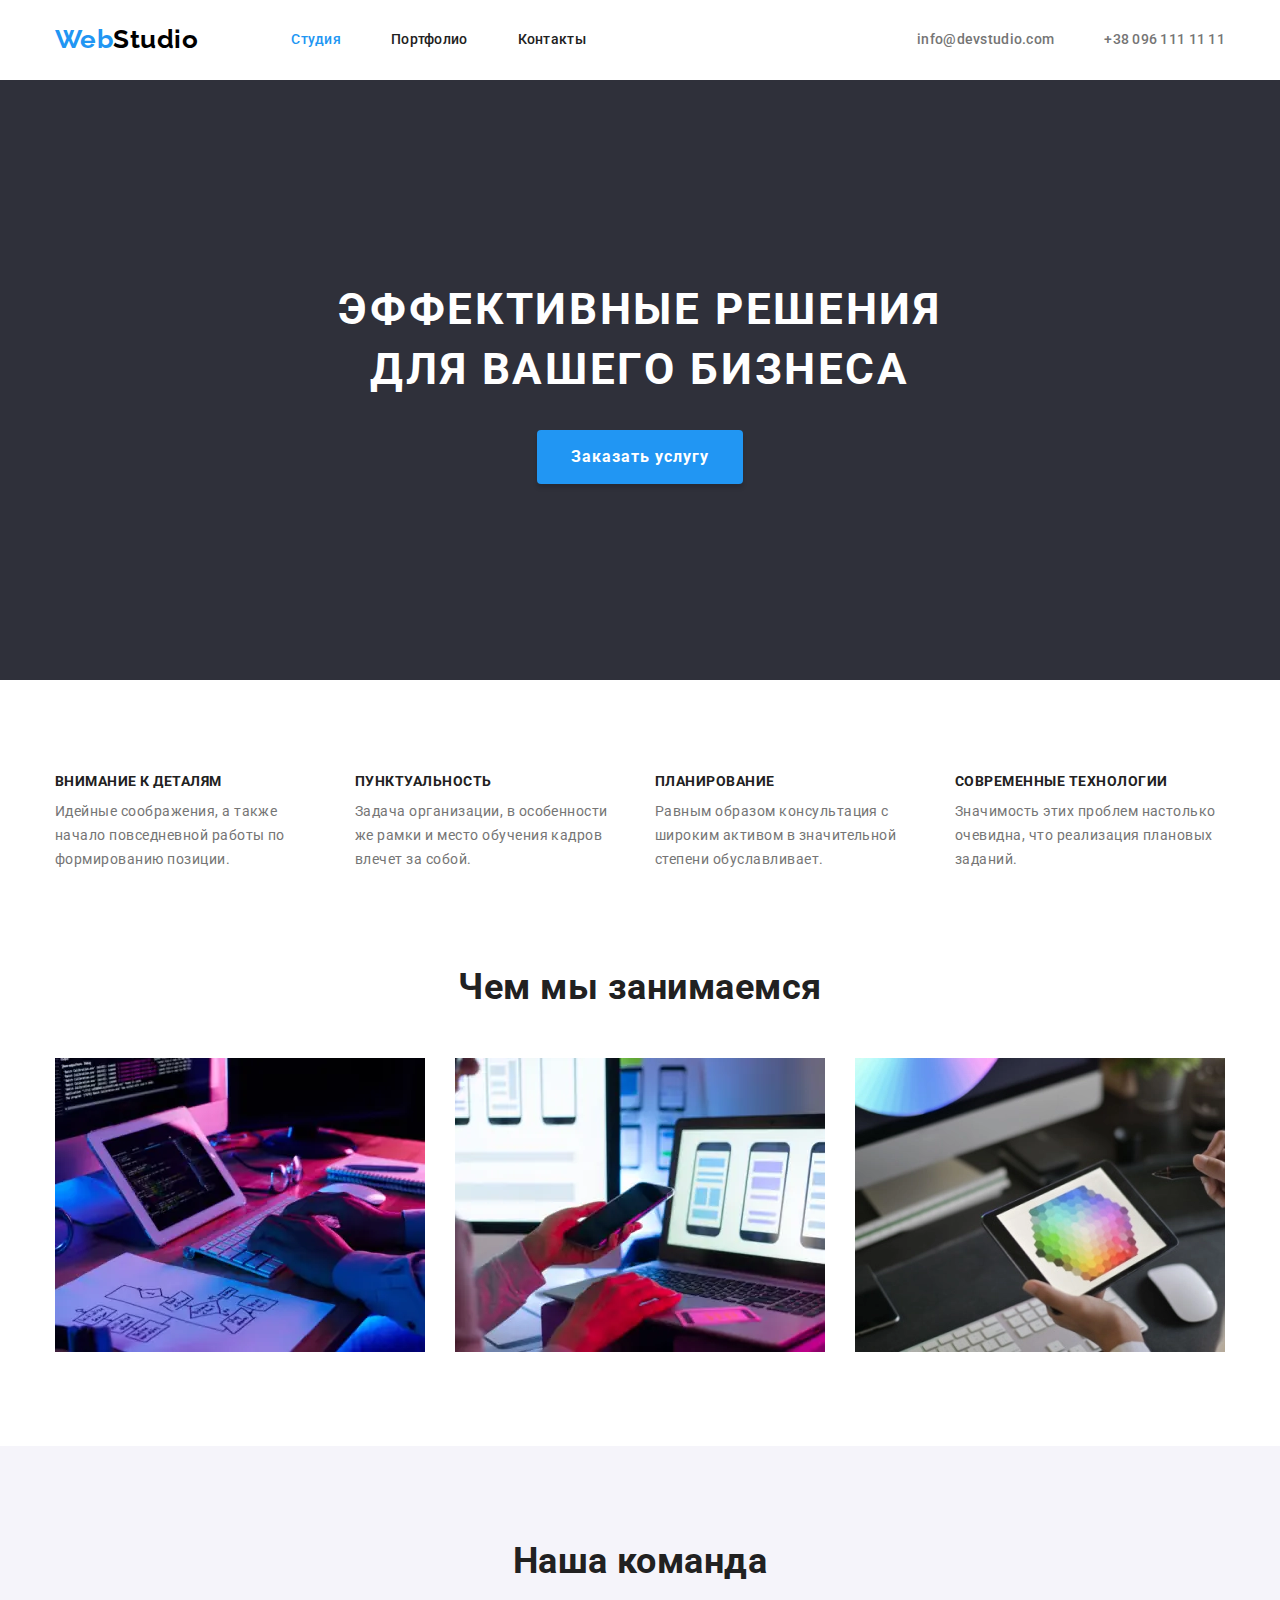
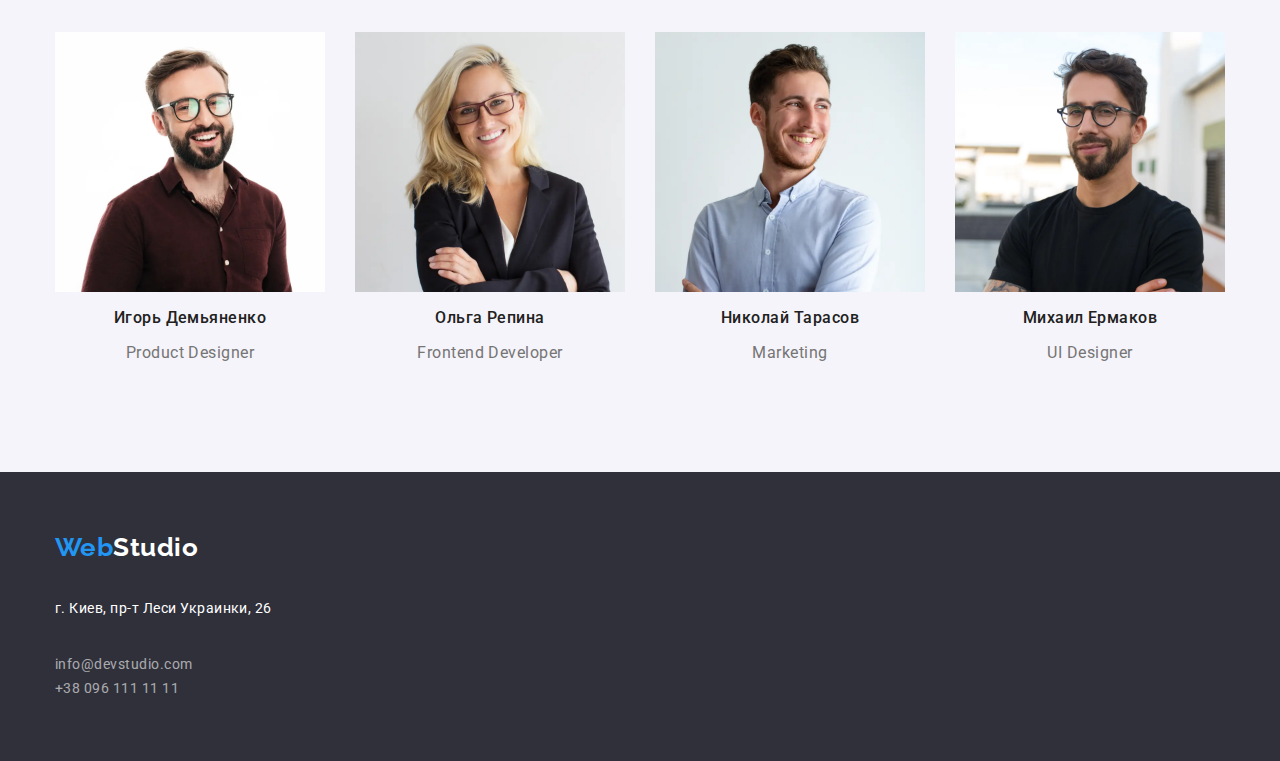
==== commit f5972509: "Все flexbox index-portfolio" ====
--- a/index.html
+++ b/index.html
@@ -1,22 +1,20 @@
 <!DOCTYPE html>
 <html lang="ru">
-  <div class="container">
-    <head>
-      <meta charset="UTF-8" />
-      <meta http-equiv="X-UA-Compatible" content="IE=edge" />
-      <meta name="viewport" content="width=device-width, initial-scale=1.0" />
-      <title>Document</title>
-      <link
-        href="https://fonts.googleapis.com/css2?family=Raleway:wght@700&family=Roboto:wght@400;500;700;900&display=swap"
-        rel="stylesheet"
-      />
-      <link
-        rel="stylesheet"
-        href="https://cdnjs.cloudflare.com/ajax/libs/modern-normalize/1.1.0/modern-normalize.min.css"
-      />
-      <link rel="stylesheet" href="./css/styles.css" />
-    </head>
-  </div>
+  <head>
+    <meta charset="UTF-8" />
+    <meta http-equiv="X-UA-Compatible" content="IE=edge" />
+    <meta name="viewport" content="width=device-width, initial-scale=1.0" />
+    <title>Document</title>
+    <link
+      href="https://fonts.googleapis.com/css2?family=Raleway:wght@700&family=Roboto:wght@400;500;700;900&display=swap"
+      rel="stylesheet"
+    />
+    <link
+      rel="stylesheet"
+      href="https://cdnjs.cloudflare.com/ajax/libs/modern-normalize/1.1.0/modern-normalize.min.css"
+    />
+    <link rel="stylesheet" href="./css/styles.css" />
+  </head>
   <body class="body">
     <!--Верхняя линия-->
     <header>
@@ -100,25 +98,28 @@
       <section class="section">
         <div class="container">
           <h2 class="section-title">Чем мы занимаемся</h2>
-          <ul>
-            <li>
+          <ul class="list">
+            <li class="list">
               <img
+                class="image"
                 src="./images/tabletandkeyboard.webp"
                 alt="планшет и клавиатура"
                 width="370"
                 height="294"
               />
             </li>
-            <li>
+            <li class="list">
               <img
+                class="image"
                 src="./images/notebook.webp"
                 alt="ноутбук"
                 width="370"
                 height="294"
               />
             </li>
-            <li>
+            <li class="list">
               <img
+                class="image"
                 src="./images/tablet.webp"
                 alt="планшет"
                 width="370"
@@ -186,8 +187,8 @@
       <div class="container">
         <a href="" class="logo"
           ><span class="accent">Web</span
-          ><span class="logo footer">Studio</span></a
-        >
+          ><span class="logo footer">Studio</span>
+        </a>
         <p class="text">г. Киев, пр-т Леси Украинки, 26</p>
         <br />
         <a href="" class="link">info@devstudio.com</a><br />
--- a/css/styles.css
+++ b/css/styles.css
@@ -41,7 +41,8 @@
   width: 1200px;
   padding-right: 15px;
   padding-left: 15px;
-  margin: 0 auto;
+  margin-left: auto;
+  margin-right: auto;
 }
 /* Section padding*/
 .section {
@@ -53,6 +54,7 @@
   list-style: none;
   margin: 0;
   padding: 0;
+  padding-inline-start: 0px;
 }
 a {
   text-decoration: none;
@@ -82,8 +84,13 @@
 }
 /*nav*/
 .main-nav {
+  width: 1200px;
+  padding-right: 15px;
+  padding-left: 15px;
   display: flex;
   align-items: center;
+  margin-left: auto;
+  margin-right: auto;
 }
 .nav {
   display: flex;
@@ -161,6 +168,7 @@
   height: 600px;
   padding-top: 200px;
   padding-bottom: 200px;
+  margin-bottom: 94px;
 }
 .hero-title {
   margin-top: 0px;
@@ -207,9 +215,19 @@
 .feature-list {
   display: flex;
   flex-wrap: wrap;
+  margin-left: auto;
+  margin-right: auto;
+  align-items: center;
+  padding-right: 0px;
+  padding-left: 0px;
 }
 .feature-list .item {
   width: 270px;
+  margin-right: 30px;
+  margin-bottom: 0px;
+}
+.feature-list .item:nth-child(4n) {
+  margin-right: 0px;
 }
 .feature-list .title {
   margin-top: 0px;
@@ -225,6 +243,14 @@
   margin-bottom: 0px;
   font-size: 14px;
   line-height: 1.71;
+}
+/*Чем мы занимаемся*/
+.list {
+  display: flex;
+  margin-right: 30px;
+}
+.list:last-child {
+  margin-right: 0px;
 }
 /*Наша команда*/
 .section-team {
@@ -239,10 +265,22 @@
   line-height: 1.19;
   text-align: center;
 }
+.team-list {
+  display: flex;
+}
+.card {
+  margin-right: 30px;
+}
+.card:last-child {
+  margin-right: 0px;
+}
 .team-list .card-description {
   font-size: 16px;
   line-height: 1.19;
   text-align: center;
+}
+.team-list.card-description:last-child.card-description:last-child {
+  margin-right: 0px;
 }
 /*Подвал*/
 .footer {
@@ -258,6 +296,7 @@
 }
 /*WebStudio Logo footer*/
 .footer .logo {
+  display: block;
   padding-top: 0px;
   padding-bottom: 20px;
   margin: 0px;
@@ -278,7 +317,20 @@
   color: var(--primary-white-color);
 }
 /*Фильтры Портфолио Наши работы*/
+.section.portfolio {
+  margin-top: 94px;
+  margin-bottom: 94px;
+}
+.logo.footer {
+  display: inline;
+}
+.button-list {
+  display: flex;
+  justify-content: center;
+}
 .button-list .button {
+  margin-right: 8px;
+  margin-bottom: 50px;
   box-shadow: 0px 3px 1px rgba(0, 0, 0, 0.1), 0px 1px 2px rgba(0, 0, 0, 0.08),
     0px 2px 2px rgba(0, 0, 0, 0.12);
   border-color: transparent;
@@ -300,7 +352,35 @@
   color: var(--primary-white-color);
   border-color: transparent;
 }
+.container .portfolio {
+  width: 1200px;
+  padding-right: 15px;
+  padding-left: 15px;
+  display: flex;
+  flex-wrap: wrap;
+}
+.portfolio-list {
+  display: flex;
+  flex-wrap: wrap;
+}
+.portfolio-item:nth-child(3n + 3) {
+  margin-right: 0px;
+}
+.portfolio-item {
+  display: flex;
+  margin-right: 30px;
+  margin-bottom: 30px;
+}
+.portfolio-border {
+  background: var(--primary-white-color);
+  border: 1px solid #eeeeee;
+  padding-top: 20px;
+  padding-bottom: 20px;
+}
 .portfolio .title {
+  margin-left: 24px;
+  margin-bottom: 4px;
+  margin-top: 0px;
   color: var(--title-text-color);
   font-weight: 700;
   font-size: 18px;
@@ -308,6 +388,9 @@
   letter-spacing: 0.06em;
 }
 .portfolio .card-description {
+  margin-left: 24px;
+  margin-top: 0px;
+  margin-bottom: 0px;
   color: var(--primary-text-color);
   font-weight: 400;
   font-size: 16px;
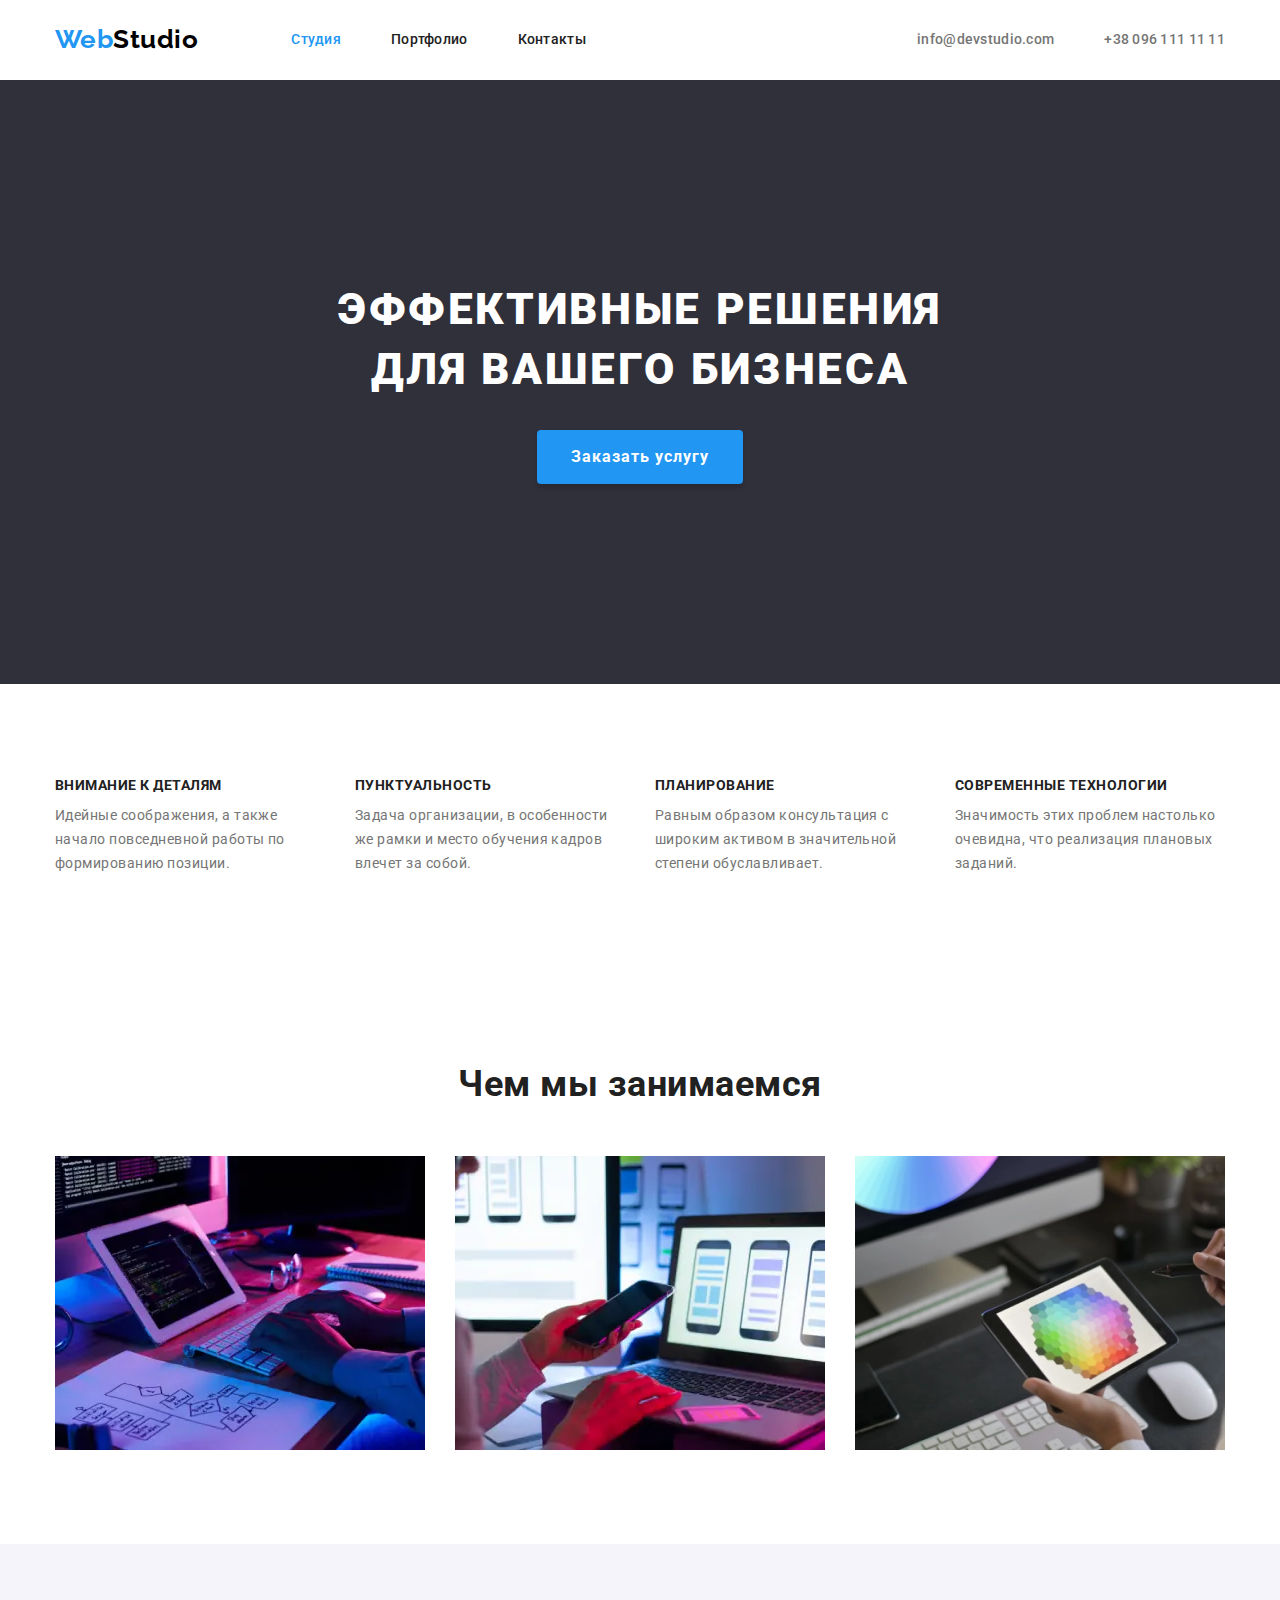
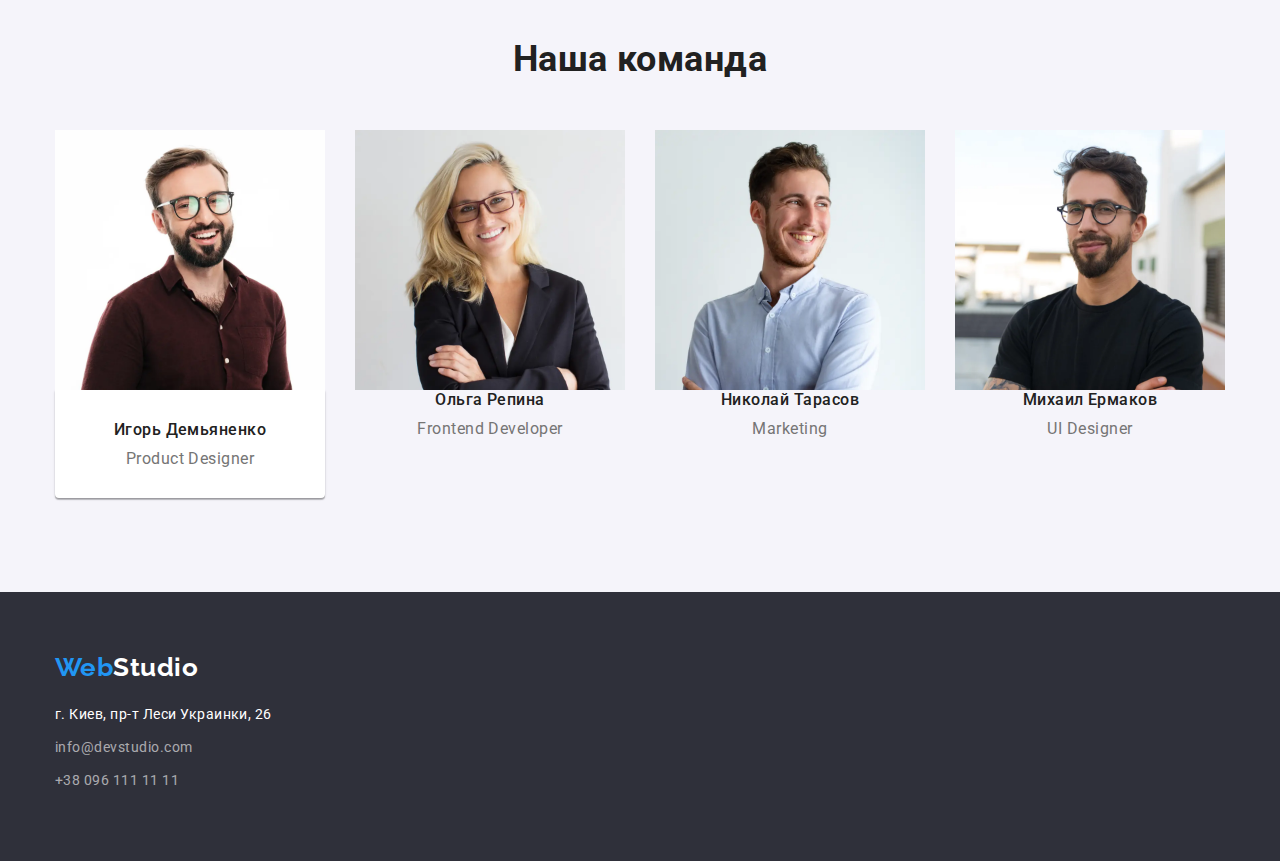
==== commit eb542b15: "Corrected mistakes" ====
--- a/index.html
+++ b/index.html
@@ -142,8 +142,10 @@
                 width="270"
                 height="260"
               />
-              <h3 class="title">Игорь Демьяненко</h3>
-              <p class="card-description" lang="en">Product Designer</p>
+              <div class="team-card-description">
+                <h3 class="title">Игорь Демьяненко</h3>
+                <p class="card-name" lang="en">Product Designer</p>
+              </div>
             </li>
             <li class="card">
               <img
@@ -153,8 +155,10 @@
                 width="270"
                 height="260"
               />
-              <h3 class="title">Ольга Репина</h3>
-              <p class="card-description" lang="en">Frontend Developer</p>
+              <div class="card-description">
+                <h3 class="title">Ольга Репина</h3>
+                <p class="card-name" lang="en">Frontend Developer</p>
+              </div>
             </li>
             <li class="card">
               <img
@@ -164,8 +168,10 @@
                 width="270"
                 height="260"
               />
-              <h3 class="title">Николай Тарасов</h3>
-              <p class="card-description" lang="en">Marketing</p>
+              <div class="card-description">
+                <h3 class="title">Николай Тарасов</h3>
+                <p class="card-name" lang="en">Marketing</p>
+              </div>
             </li>
             <li class="card">
               <img
@@ -175,8 +181,10 @@
                 width="270"
                 height="260"
               />
-              <h3 class="title">Михаил Ермаков</h3>
-              <p class="card-description" lang="en">UI Designer</p>
+              <div class="card-description">
+                <h3 class="title">Михаил Ермаков</h3>
+                <p class="card-name" lang="en">UI Designer</p>
+              </div>
             </li>
           </ul>
         </div>
@@ -189,10 +197,17 @@
           ><span class="accent">Web</span
           ><span class="logo footer">Studio</span>
         </a>
-        <p class="text">г. Киев, пр-т Леси Украинки, 26</p>
-        <br />
-        <a href="" class="link">info@devstudio.com</a><br />
-        <a href="" class="link">+38 096 111 11 11</a><br />
+        <ul class="footer-contact-list">
+          <li card="footer-item">
+            <p class="text">г. Киев, пр-т Леси Украинки, 26</p>
+          </li>
+          <li card="footer-item"">
+            <a href="" class="link">info@devstudio.com</a>
+          </li>
+          <li card="footer-item"">
+            <a href="" class="link">+38 096 111 11 11</a>
+          </li>
+        </ul>
       </div>
     </footer>
   </body>
--- a/css/styles.css
+++ b/css/styles.css
@@ -46,6 +46,7 @@
 }
 /* Section padding*/
 .section {
+  padding-top: 94px;
   padding-bottom: 94px;
   margin: 0px;
 }
@@ -62,6 +63,14 @@
 img {
   display: block;
 }
+h1,
+h2,
+h3 {
+  margin: 0px;
+}
+p {
+  margin: 0px;
+}
 /*WebStudio Logo header*/
 .logo {
   display: block;
@@ -83,6 +92,9 @@
   line-height: 1.19;
 }
 /*nav*/
+.header {
+  border-bottom: 1px solid var(--botom-header-br-color);
+}
 .main-nav {
   width: 1200px;
   padding-right: 15px;
@@ -165,15 +177,15 @@
 }
 /*Hero*/
 .hero section {
-  height: 600px;
+  align-content: center;
   padding-top: 200px;
   padding-bottom: 200px;
-  margin-bottom: 94px;
 }
 .hero-title {
   margin-top: 0px;
   margin-bottom: 30px;
   color: var(--primary-white-color);
+  font-weight: 900;
   font-size: 44px;
   line-height: 1.36;
   letter-spacing: 0.06em;
@@ -258,28 +270,37 @@
   padding-bottom: 94px;
   background: var(--third-bg-color);
 }
+.team-list {
+  display: flex;
+}
+.card {
+  margin-right: 30px;
+}
+.card:last-child {
+  margin-right: 0px;
+}
+.team-card-description {
+  padding-top: 30px;
+  padding-bottom: 30px;
+  background-color: #ffffff;
+  box-shadow: 0px 1px 3px rgba(0, 0, 0, 0.12), 0px 1px 1px rgba(0, 0, 0, 0.14),
+    0px 2px 1px rgba(0, 0, 0, 0.2);
+  border-radius: 0px 0px 4px 4px;
+}
 .team-list .title {
+  padding-bottom: 10px;
   color: var(--title-text-color);
   font-weight: 500;
   font-size: 16px;
   line-height: 1.19;
   text-align: center;
 }
-.team-list {
-  display: flex;
-}
-.card {
-  margin-right: 30px;
-}
-.card:last-child {
-  margin-right: 0px;
-}
-.team-list .card-description {
+.team-list .card-name {
   font-size: 16px;
   line-height: 1.19;
   text-align: center;
 }
-.team-list.card-description:last-child.card-description:last-child {
+.team-list.card-name:last-child.card-description:last-child {
   margin-right: 0px;
 }
 /*Подвал*/
@@ -289,6 +310,7 @@
   background-color: var(--secondary-bg-color);
 }
 .footer .text {
+  margin-bottom: 9px;
   color: var(--primary-white-color);
   font-weight: 400;
   font-size: 14px;
@@ -307,32 +329,27 @@
   line-height: 1.19;
 }
 /*contacts footer*/
-.footer .link {
+.footer-contact-list .link {
+  display: block;
+  margin-bottom: 9px;
   font-size: 14px;
   line-height: 1.71;
   color: rgba(255, 255, 255, 0.6);
 }
-.footer .link:hover,
-.footer .link:focus {
+.footer-contact-list .link:hover,
+.footer-contact-list .link:focus {
   color: var(--primary-white-color);
 }
 /*Фильтры Портфолио Наши работы*/
-.section.portfolio {
-  margin-top: 94px;
-  margin-bottom: 94px;
-}
 .logo.footer {
   display: inline;
 }
 .button-list {
   display: flex;
   justify-content: center;
+  margin-bottom: 50px;
 }
 .button-list .button {
-  margin-right: 8px;
-  margin-bottom: 50px;
-  box-shadow: 0px 3px 1px rgba(0, 0, 0, 0.1), 0px 1px 2px rgba(0, 0, 0, 0.08),
-    0px 2px 2px rgba(0, 0, 0, 0.12);
   border-color: transparent;
   padding: 6px 22px;
   font-weight: 700;
@@ -348,9 +365,15 @@
 }
 .button-list .button:hover,
 .button-list .button:focus {
+  box-shadow: 0px 3px 1px rgba(0, 0, 0, 0.1), 0px 1px 2px rgba(0, 0, 0, 0.08),
+    0px 2px 2px rgba(0, 0, 0, 0.12);
   background: var(--button-accent-color);
   color: var(--primary-white-color);
   border-color: transparent;
+}
+.button-item {
+  display: flex;
+  margin-right: 8px;
 }
 .container .portfolio {
   width: 1200px;
@@ -373,12 +396,15 @@
 }
 .portfolio-border {
   background: var(--primary-white-color);
-  border: 1px solid #eeeeee;
+  border-bottom: 1px solid #eeeeee;
+  border-left: 1px solid #eeeeee;
+  border-right: 1px solid #eeeeee;
   padding-top: 20px;
   padding-bottom: 20px;
+  padding-left: 24px;
+  padding-right: 24px;
 }
 .portfolio .title {
-  margin-left: 24px;
   margin-bottom: 4px;
   margin-top: 0px;
   color: var(--title-text-color);
@@ -388,8 +414,6 @@
   letter-spacing: 0.06em;
 }
 .portfolio .card-description {
-  margin-left: 24px;
-  margin-top: 0px;
   margin-bottom: 0px;
   color: var(--primary-text-color);
   font-weight: 400;
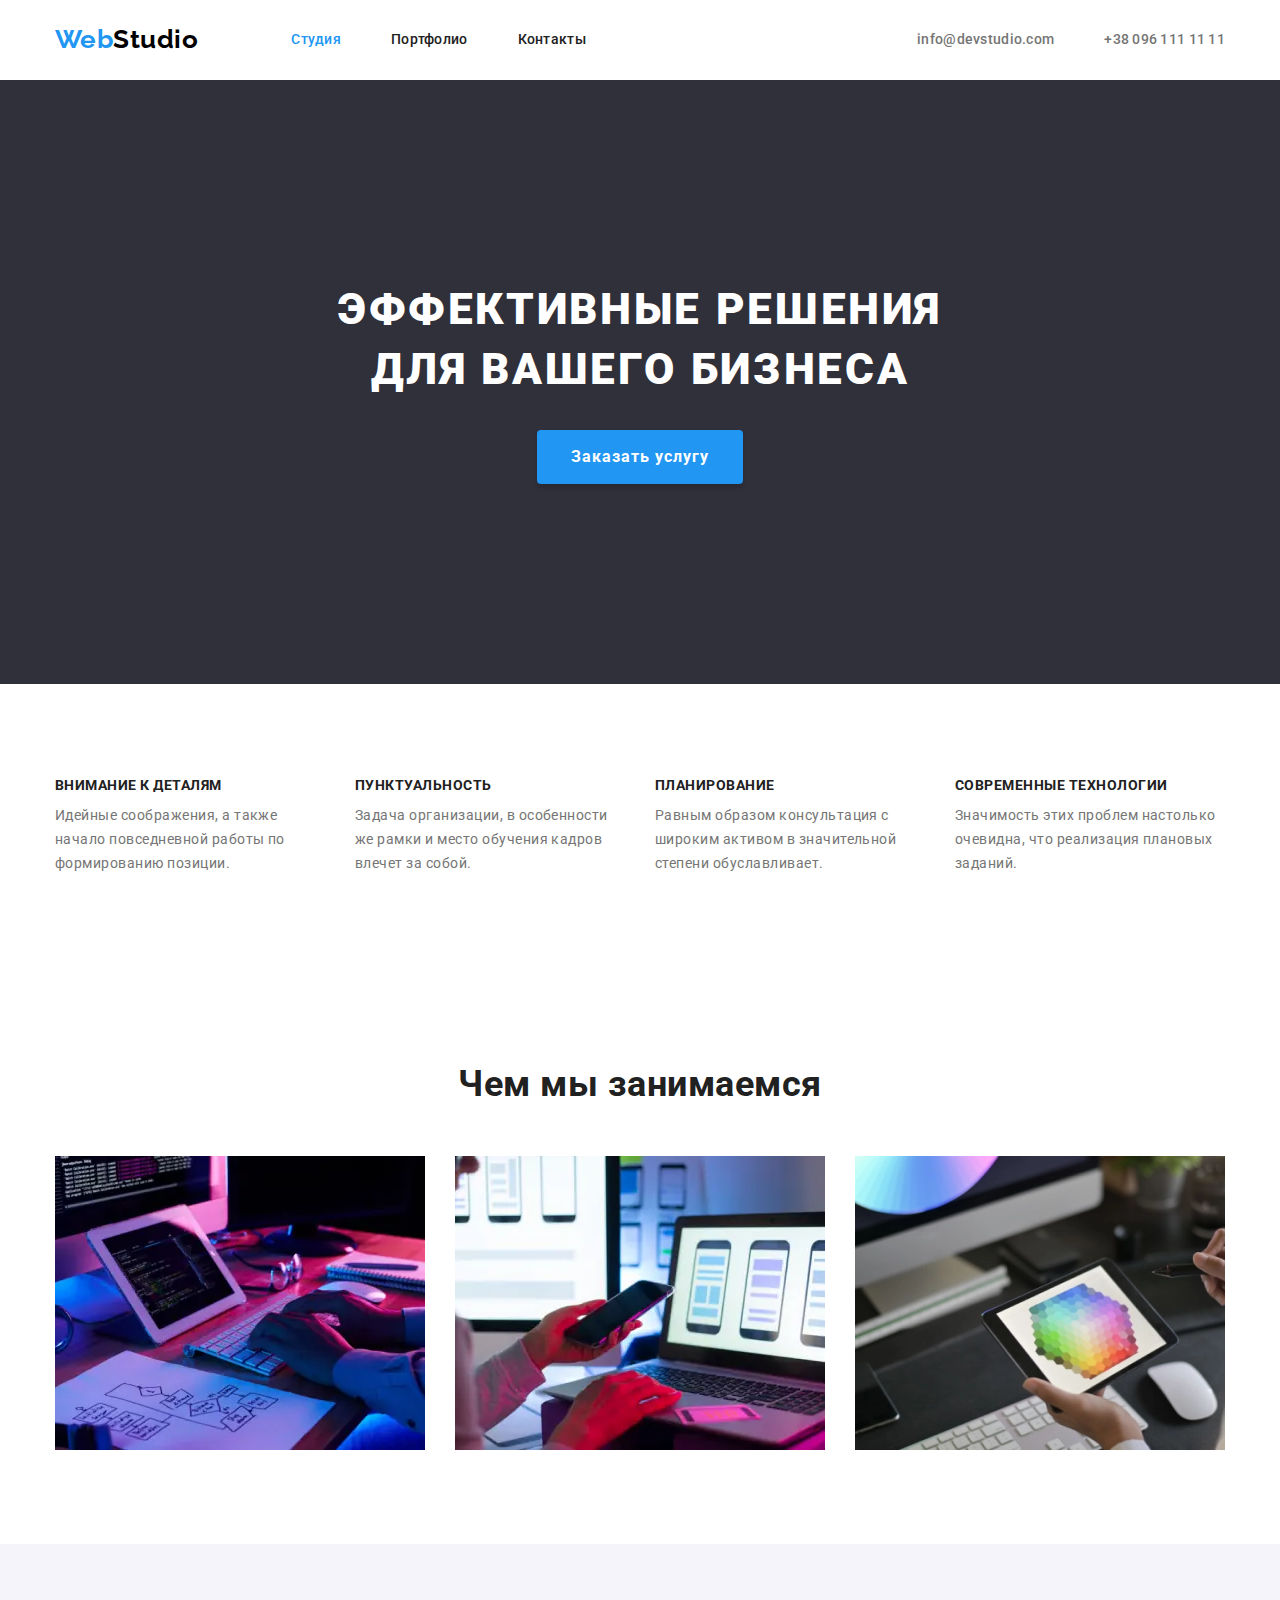
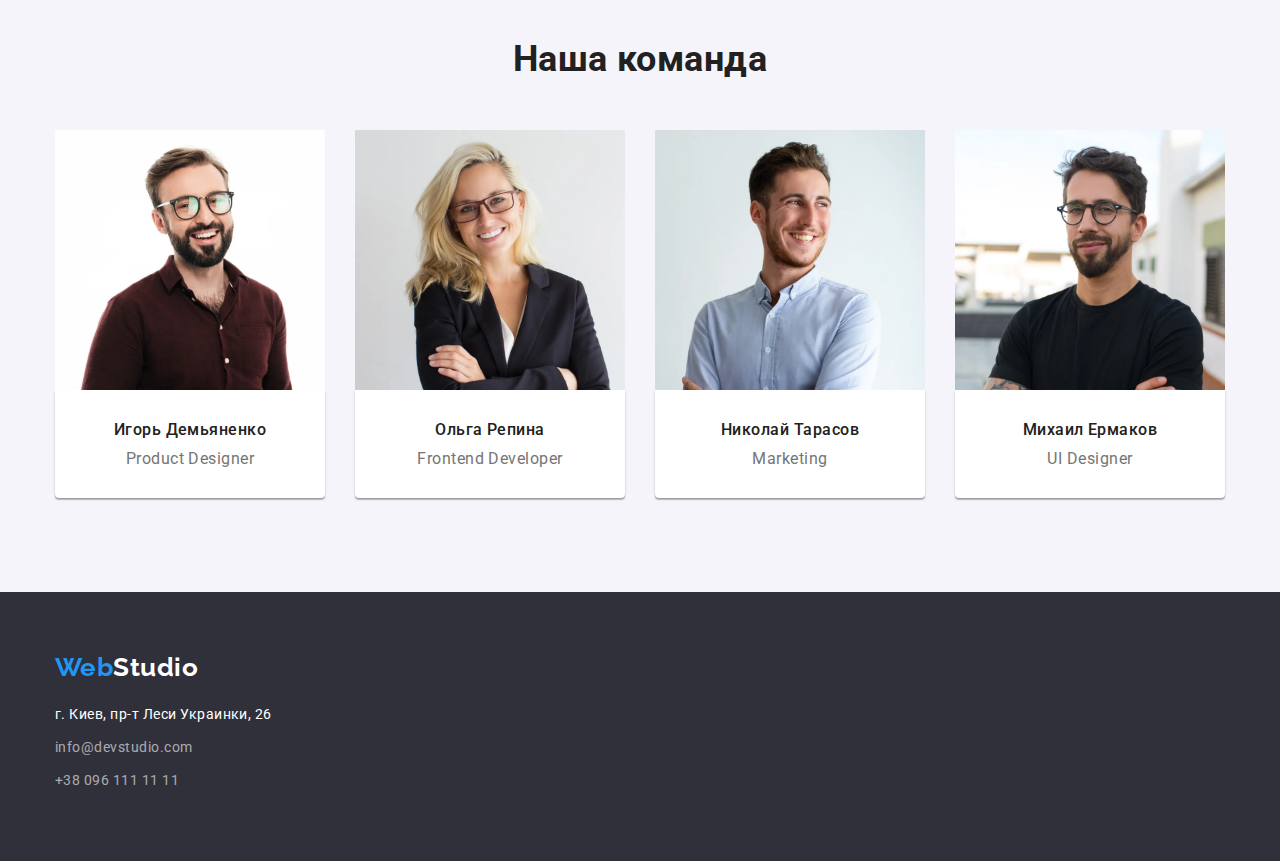
==== commit 0070f076: "corrected mistakes 2" ====
--- a/index.html
+++ b/index.html
@@ -155,7 +155,7 @@
                 width="270"
                 height="260"
               />
-              <div class="card-description">
+              <div class="team-card-description">
                 <h3 class="title">Ольга Репина</h3>
                 <p class="card-name" lang="en">Frontend Developer</p>
               </div>
@@ -168,7 +168,7 @@
                 width="270"
                 height="260"
               />
-              <div class="card-description">
+              <div class="team-card-description">
                 <h3 class="title">Николай Тарасов</h3>
                 <p class="card-name" lang="en">Marketing</p>
               </div>
@@ -181,7 +181,7 @@
                 width="270"
                 height="260"
               />
-              <div class="card-description">
+              <div class="team-card-description">
                 <h3 class="title">Михаил Ермаков</h3>
                 <p class="card-name" lang="en">UI Designer</p>
               </div>
@@ -199,13 +199,13 @@
         </a>
         <ul class="footer-contact-list">
           <li card="footer-item">
-            <p class="text">г. Киев, пр-т Леси Украинки, 26</p>
+            <p class="footer-text">г. Киев, пр-т Леси Украинки, 26</p>
           </li>
           <li card="footer-item"">
-            <a href="" class="link">info@devstudio.com</a>
+            <a href="" class="footer-link">info@devstudio.com</a>
           </li>
           <li card="footer-item"">
-            <a href="" class="link">+38 096 111 11 11</a>
+            <a href="" class="footer-link">+38 096 111 11 11</a>
           </li>
         </ul>
       </div>
--- a/css/styles.css
+++ b/css/styles.css
@@ -309,7 +309,7 @@
   padding-bottom: 60px;
   background-color: var(--secondary-bg-color);
 }
-.footer .text {
+.footer-text {
   margin-bottom: 9px;
   color: var(--primary-white-color);
   font-weight: 400;
@@ -329,15 +329,15 @@
   line-height: 1.19;
 }
 /*contacts footer*/
-.footer-contact-list .link {
+.footer-link {
   display: block;
   margin-bottom: 9px;
   font-size: 14px;
   line-height: 1.71;
   color: rgba(255, 255, 255, 0.6);
 }
-.footer-contact-list .link:hover,
-.footer-contact-list .link:focus {
+.footer-link:hover,
+.footer-link:focus {
   color: var(--primary-white-color);
 }
 /*Фильтры Портфолио Наши работы*/
